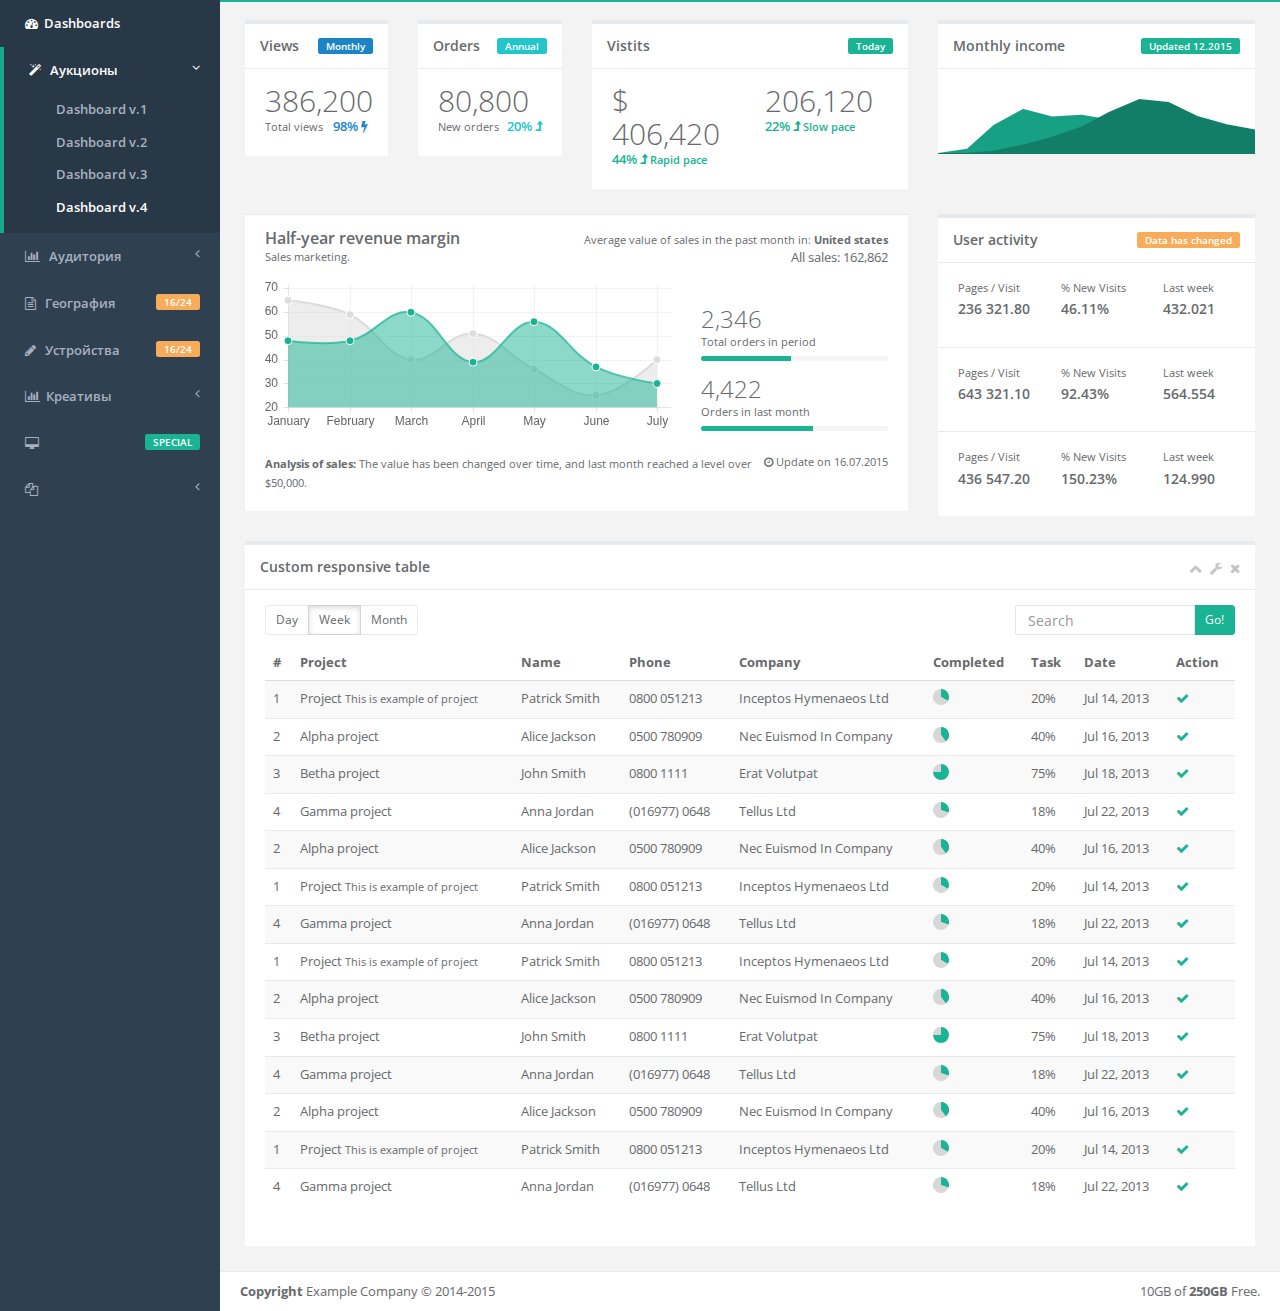
==== campainings.html @ 1d0833ea "Кампании" ====
<!DOCTYPE html>
<html>
<head>
<meta charset="utf-8">
<meta name="viewport" content="width=device-width, initial-scale=1.0">
<title>INSPINIA | Dashboard v.4</title>
<link href="css/bootstrap.min.css" rel="stylesheet">
<link href="font-awesome/css/font-awesome.css" rel="stylesheet">
<!-- Morris -->
<link href="css/plugins/morris/morris-0.4.3.min.css" rel="stylesheet">
<link href="css/animate.css" rel="stylesheet">
<link href="css/style.css" rel="stylesheet">
</head>
<body>
<div id="wrapper">
    <nav class="navbar-default navbar-static-side" role="navigation">
        <div class="sidebar-collapse">
            <ul class="nav" id="side-menu">
                <li>
                    <a href="layouts.html"><i class="fa fa-tachometer"></i><span class="nav-label">Dashboards</span></a>
                </li>
                <li class="active">
                    <a href="index.html"><i class="fa fa-magic"></i></i> <span class="nav-label">Аукционы</span> <span class="fa arrow"></span></a>
                    <ul class="nav nav-second-level">
                        <li><a href="index.html">Dashboard v.1</a></li>
                        <li><a href="dashboard_2.html">Dashboard v.2</a></li>
                        <li><a href="dashboard_3.html">Dashboard v.3</a></li>
                        <li class="active"><a href="dashboard_4_1.html">Dashboard v.4</a></li>
                    </ul>
                </li>
                <li>
                    <a href="#"><i class="fa fa-bar-chart-o"></i> <span class="nav-label">Аудитория</span><span class="fa arrow"></span></a>
                    <ul class="nav nav-second-level">
                        <li><a href="graph_flot.html">Flot Charts</a></li>
                        <li><a href="graph_morris.html">Morris.js Charts</a></li>
                        <li><a href="graph_rickshaw.html">Rickshaw Charts</a></li>
                        <li><a href="graph_chartjs.html">Chart.js</a></li>
                        <li><a href="graph_peity.html">Peity Charts</a></li>
                        <li><a href="graph_sparkline.html">Sparkline Charts</a></li>
                    </ul>
                </li>
                <li>
                    <a href="mailbox.html"><i class="fa fa-file-text-o"></i></i> <span class="nav-label">География</span><span class="label label-warning pull-right">16/24</span></a>
                    <ul class="nav nav-second-level">
                        <li><a href="mailbox.html">Inbox</a></li>
                        <li><a href="mail_detail.html">Email view</a></li>
                        <li><a href="mail_compose.html">Compose email</a></li>
                        <li><a href="email_template.html">Email templates</a></li>
                    </ul>
                </li>
                <li>
                    <a href="mailbox.html"><i class="fa fa-pencil"></i> <span class="nav-label">Устройства</span><span class="label label-warning pull-right">16/24</span></a>
                    <ul class="nav nav-second-level">
                        <li><a href="mailbox.html">Inbox</a></li>
                        <li><a href="mail_detail.html">Email view</a></li>
                        <li><a href="mail_compose.html">Compose email</a></li>
                        <li><a href="email_template.html">Email templates</a></li>
                    </ul>
                </li>
                <li>
                    <a href="#"><i class="fa fa-bar-chart"></i><span class="nav-label">Креативы</span><span class="fa arrow"></span></a>
                    <ul class="nav nav-second-level">
                        <li><a href="form_basic.html">Basic form</a></li>
                        <li><a href="form_advanced.html">Advanced Plugins</a></li>
                        <li><a href="form_wizard.html">Wizard</a></li>
                        <li><a href="form_file_upload.html">File Upload</a></li>
                        <li><a href="form_editors.html">Text Editor</a></li>
                    </ul>
                </li>
                <li>
                    <a href="#"><i class="fa fa-desktop"></i> <span class="nav-label"> </span>  <span class="pull-right label label-primary">SPECIAL</span></a>
                    <ul class="nav nav-second-level">
                        <li><a href="contacts.html">Contacts</a></li>
                        <li><a href="profile.html">Profile</a></li>
                        <li><a href="projects.html">Projects</a></li>
                        <li><a href="project_detail.html">Project detail</a></li>
                        <li><a href="file_manager.html">File manager</a></li>
                        <li><a href="calendar.html">Calendar</a></li>
                        <li><a href="faq.html">FAQ</a></li>
                        <li><a href="timeline.html">Timeline</a></li>
                        <li><a href="pin_board.html">Pin board</a></li>
                    </ul>
                </li>
                <li>
                    <a href="#"><i class="fa fa-files-o"></i> <span class="nav-label"> </span><span class="fa arrow"></span></a>
                    <ul class="nav nav-second-level">
                        <li><a href="search_results.html">Search results</a></li>
                        <li><a href="lockscreen.html">Lockscreen</a></li>
                        <li><a href="invoice.html">Invoice</a></li>
                        <li><a href="login.html">Login</a></li>
                        <li><a href="login_two_columns.html">Login v.2</a></li>
                        <li><a href="register.html">Register</a></li>
                        <li><a href="404.html">404 Page</a></li>
                        <li><a href="500.html">500 Page</a></li>
                        <li><a href="empty_page.html">Empty page</a></li>
                    </ul>
                </li>
            </ul>

        </div>
    </nav>

        <div id="page-wrapper" class="gray-bg">
        <div class="wrapper wrapper-content">
        <div class="row">
            <div class="col-md-2">
                <div class="ibox float-e-margins">
                    <div class="ibox-title">
                        <span class="label label-success pull-right">Monthly</span>
                        <h5>Views</h5>
                    </div>
                    <div class="ibox-content">
                        <h1 class="no-margins">386,200</h1>
                        <div class="stat-percent font-bold text-success">98% <i class="fa fa-bolt"></i></div>
                        <small>Total views</small>
                    </div>
                </div>
            </div>
            <div class="col-md-2">
                <div class="ibox float-e-margins">
                    <div class="ibox-title">
                        <span class="label label-info pull-right">Annual</span>
                        <h5>Orders</h5>
                    </div>
                    <div class="ibox-content">
                        <h1 class="no-margins">80,800</h1>
                        <div class="stat-percent font-bold text-info">20% <i class="fa fa-level-up"></i></div>
                        <small>New orders</small>
                    </div>
                </div>
            </div>

            <div class="col-md-4">
                <div class="ibox float-e-margins">
                    <div class="ibox-title">
                        <span class="label label-primary pull-right">Today</span>
                        <h5>Vistits</h5>
                    </div>
                    <div class="ibox-content">

                        <div class="row">
                            <div class="col-md-6">
                                <h1 class="no-margins">$ 406,420</h1>
                                <div class="font-bold text-navy">44% <i class="fa fa-level-up"></i> <small>Rapid pace</small></div>
                            </div>
                            <div class="col-md-6">
                                <h1 class="no-margins">206,120</h1>
                                <div class="font-bold text-navy">22% <i class="fa fa-level-up"></i> <small>Slow pace</small></div>
                            </div>
                        </div>


                    </div>
                </div>
            </div>
            <div class="col-md-4">
                <div class="ibox float-e-margins">
                    <div class="ibox-title">
                        <h5>Monthly income</h5>
                        <div class="ibox-tools">
                            <span class="label label-primary">Updated 12.2015</span>
                        </div>
                    </div>
                    <div class="ibox-content no-padding">
                        <div class="flot-chart m-t-lg" style="height: 55px;">
                            <div class="flot-chart-content" id="flot-chart1"></div>
                        </div>
                    </div>

                </div>
            </div>
        </div>
        <div class="row">
            <div class="col-lg-8">
                <div class="ibox float-e-margins">
                    <div class="ibox-content">
                        <div>
                                        <span class="pull-right text-right">
                                        <small>Average value of sales in the past month in: <strong>United states</strong></small>
                                            <br/>
                                            All sales: 162,862
                                        </span>
                            <h3 class="font-bold no-margins">
                                Half-year revenue margin
                            </h3>
                            <small>Sales marketing.</small>
                        </div>

                        <div class="m-t-sm">

                            <div class="row">
                                <div class="col-md-8">
                                    <div>
                                        <canvas id="lineChart" height="114"></canvas>
                                    </div>
                                </div>
                                <div class="col-md-4">
                                    <ul class="stat-list m-t-lg">
                                        <li>
                                            <h2 class="no-margins">2,346</h2>
                                            <small>Total orders in period</small>
                                            <div class="progress progress-mini">
                                                <div class="progress-bar" style="width: 48%;"></div>
                                            </div>
                                        </li>
                                        <li>
                                            <h2 class="no-margins ">4,422</h2>
                                            <small>Orders in last month</small>
                                            <div class="progress progress-mini">
                                                <div class="progress-bar" style="width: 60%;"></div>
                                            </div>
                                        </li>
                                    </ul>
                                </div>
                            </div>

                        </div>

                        <div class="m-t-md">
                            <small class="pull-right">
                                <i class="fa fa-clock-o"> </i>
                                Update on 16.07.2015
                            </small>
                            <small>
                                <strong>Analysis of sales:</strong> The value has been changed over time, and last month reached a level over $50,000.
                            </small>
                        </div>

                    </div>
                </div>
            </div>
            <div class="col-lg-4">
                <div class="ibox float-e-margins">
                    <div class="ibox-title">
                        <span class="label label-warning pull-right">Data has changed</span>
                        <h5>User activity</h5>
                    </div>
                    <div class="ibox-content">
                        <div class="row">
                            <div class="col-xs-4">
                                <small class="stats-label">Pages / Visit</small>
                                <h4>236 321.80</h4>
                            </div>

                            <div class="col-xs-4">
                                <small class="stats-label">% New Visits</small>
                                <h4>46.11%</h4>
                            </div>
                            <div class="col-xs-4">
                                <small class="stats-label">Last week</small>
                                <h4>432.021</h4>
                            </div>
                        </div>
                    </div>
                    <div class="ibox-content">
                        <div class="row">
                            <div class="col-xs-4">
                                <small class="stats-label">Pages / Visit</small>
                                <h4>643 321.10</h4>
                            </div>

                            <div class="col-xs-4">
                                <small class="stats-label">% New Visits</small>
                                <h4>92.43%</h4>
                            </div>
                            <div class="col-xs-4">
                                <small class="stats-label">Last week</small>
                                <h4>564.554</h4>
                            </div>
                        </div>
                    </div>
                    <div class="ibox-content">
                        <div class="row">
                            <div class="col-xs-4">
                                <small class="stats-label">Pages / Visit</small>
                                <h4>436 547.20</h4>
                            </div>

                            <div class="col-xs-4">
                                <small class="stats-label">% New Visits</small>
                                <h4>150.23%</h4>
                            </div>
                            <div class="col-xs-4">
                                <small class="stats-label">Last week</small>
                                <h4>124.990</h4>
                            </div>
                        </div>
                    </div>
                </div>
            </div>

        </div>

        <div class="row">

        <div class="col-lg-12">
        <div class="ibox float-e-margins">
        <div class="ibox-title">
            <h5>Custom responsive table </h5>
            <div class="ibox-tools">
                <a class="collapse-link">
                    <i class="fa fa-chevron-up"></i>
                </a>
                <a class="dropdown-toggle" data-toggle="dropdown" href="#">
                    <i class="fa fa-wrench"></i>
                </a>
                <ul class="dropdown-menu dropdown-user">
                    <li><a href="#">Config option 1</a>
                    </li>
                    <li><a href="#">Config option 2</a>
                    </li>
                </ul>
                <a class="close-link">
                    <i class="fa fa-times"></i>
                </a>
            </div>
        </div>
        <div class="ibox-content">
            <div class="row">
                <div class="col-sm-9 m-b-xs">
                    <div data-toggle="buttons" class="btn-group">
                        <label class="btn btn-sm btn-white"> <input type="radio" id="option1" name="options"> Day </label>
                        <label class="btn btn-sm btn-white active"> <input type="radio" id="option2" name="options"> Week </label>
                        <label class="btn btn-sm btn-white"> <input type="radio" id="option3" name="options"> Month </label>
                    </div>
                </div>
                <div class="col-sm-3">
                    <div class="input-group"><input type="text" placeholder="Search" class="input-sm form-control"> <span class="input-group-btn">
                                        <button type="button" class="btn btn-sm btn-primary"> Go!</button> </span></div>
                </div>
            </div>
            <div class="table-responsive">
                <table class="table table-striped">
                    <thead>
                    <tr>

                        <th>#</th>
                        <th>Project </th>
                        <th>Name </th>
                        <th>Phone </th>
                        <th>Company </th>
                        <th>Completed </th>
                        <th>Task</th>
                        <th>Date</th>
                        <th>Action</th>
                    </tr>
                    </thead>
                    <tbody>
                    <tr>
                        <td>1</td>
                        <td>Project <small>This is example of project</small></td>
                        <td>Patrick Smith</td>
                        <td>0800 051213</td>
                        <td>Inceptos Hymenaeos Ltd</td>
                        <td><span class="pie">0.52/1.561</span></td>
                        <td>20%</td>
                        <td>Jul 14, 2013</td>
                        <td><a href="#"><i class="fa fa-check text-navy"></i></a></td>
                    </tr>
                    <tr>
                        <td>2</td>
                        <td>Alpha project</td>
                        <td>Alice Jackson</td>
                        <td>0500 780909</td>
                        <td>Nec Euismod In Company</td>
                        <td><span class="pie">6,9</span></td>
                        <td>40%</td>
                        <td>Jul 16, 2013</td>
                        <td><a href="#"><i class="fa fa-check text-navy"></i></a></td>
                    </tr>
                    <tr>
                        <td>3</td>
                        <td>Betha project</td>
                        <td>John Smith</td>
                        <td>0800 1111</td>
                        <td>Erat Volutpat</td>
                        <td><span class="pie">3,1</span></td>
                        <td>75%</td>
                        <td>Jul 18, 2013</td>
                        <td><a href="#"><i class="fa fa-check text-navy"></i></a></td>
                    </tr>
                    <tr>
                        <td>4</td>
                        <td>Gamma project</td>
                        <td>Anna Jordan</td>
                        <td>(016977) 0648</td>
                        <td>Tellus Ltd</td>
                        <td><span class="pie">4,9</span></td>
                        <td>18%</td>
                        <td>Jul 22, 2013</td>
                        <td><a href="#"><i class="fa fa-check text-navy"></i></a></td>
                    </tr>
                    <tr>
                        <td>2</td>
                        <td>Alpha project</td>
                        <td>Alice Jackson</td>
                        <td>0500 780909</td>
                        <td>Nec Euismod In Company</td>
                        <td><span class="pie">6,9</span></td>
                        <td>40%</td>
                        <td>Jul 16, 2013</td>
                        <td><a href="#"><i class="fa fa-check text-navy"></i></a></td>
                    </tr>
                    <tr>
                        <td>1</td>
                        <td>Project <small>This is example of project</small></td>
                        <td>Patrick Smith</td>
                        <td>0800 051213</td>
                        <td>Inceptos Hymenaeos Ltd</td>
                        <td><span class="pie">0.52/1.561</span></td>
                        <td>20%</td>
                        <td>Jul 14, 2013</td>
                        <td><a href="#"><i class="fa fa-check text-navy"></i></a></td>
                    </tr>
                    <tr>
                        <td>4</td>
                        <td>Gamma project</td>
                        <td>Anna Jordan</td>
                        <td>(016977) 0648</td>
                        <td>Tellus Ltd</td>
                        <td><span class="pie">4,9</span></td>
                        <td>18%</td>
                        <td>Jul 22, 2013</td>
                        <td><a href="#"><i class="fa fa-check text-navy"></i></a></td>
                    </tr>
                    <tr>
                        <td>1</td>
                        <td>Project <small>This is example of project</small></td>
                        <td>Patrick Smith</td>
                        <td>0800 051213</td>
                        <td>Inceptos Hymenaeos Ltd</td>
                        <td><span class="pie">0.52/1.561</span></td>
                        <td>20%</td>
                        <td>Jul 14, 2013</td>
                        <td><a href="#"><i class="fa fa-check text-navy"></i></a></td>
                    </tr>
                    <tr>
                        <td>2</td>
                        <td>Alpha project</td>
                        <td>Alice Jackson</td>
                        <td>0500 780909</td>
                        <td>Nec Euismod In Company</td>
                        <td><span class="pie">6,9</span></td>
                        <td>40%</td>
                        <td>Jul 16, 2013</td>
                        <td><a href="#"><i class="fa fa-check text-navy"></i></a></td>
                    </tr>
                    <tr>
                        <td>3</td>
                        <td>Betha project</td>
                        <td>John Smith</td>
                        <td>0800 1111</td>
                        <td>Erat Volutpat</td>
                        <td><span class="pie">3,1</span></td>
                        <td>75%</td>
                        <td>Jul 18, 2013</td>
                        <td><a href="#"><i class="fa fa-check text-navy"></i></a></td>
                    </tr>
                    <tr>
                        <td>4</td>
                        <td>Gamma project</td>
                        <td>Anna Jordan</td>
                        <td>(016977) 0648</td>
                        <td>Tellus Ltd</td>
                        <td><span class="pie">4,9</span></td>
                        <td>18%</td>
                        <td>Jul 22, 2013</td>
                        <td><a href="#"><i class="fa fa-check text-navy"></i></a></td>
                    </tr>
                    <tr>
                        <td>2</td>
                        <td>Alpha project</td>
                        <td>Alice Jackson</td>
                        <td>0500 780909</td>
                        <td>Nec Euismod In Company</td>
                        <td><span class="pie">6,9</span></td>
                        <td>40%</td>
                        <td>Jul 16, 2013</td>
                        <td><a href="#"><i class="fa fa-check text-navy"></i></a></td>
                    </tr>
                    <tr>
                        <td>1</td>
                        <td>Project <small>This is example of project</small></td>
                        <td>Patrick Smith</td>
                        <td>0800 051213</td>
                        <td>Inceptos Hymenaeos Ltd</td>
                        <td><span class="pie">0.52/1.561</span></td>
                        <td>20%</td>
                        <td>Jul 14, 2013</td>
                        <td><a href="#"><i class="fa fa-check text-navy"></i></a></td>
                    </tr>
                    <tr>
                        <td>4</td>
                        <td>Gamma project</td>
                        <td>Anna Jordan</td>
                        <td>(016977) 0648</td>
                        <td>Tellus Ltd</td>
                        <td><span class="pie">4,9</span></td>
                        <td>18%</td>
                        <td>Jul 22, 2013</td>
                        <td><a href="#"><i class="fa fa-check text-navy"></i></a></td>
                    </tr>
                    </tbody>
                </table>
            </div>

        </div>
        </div>
        </div>

        </div>


        </div>


        <div class="footer">
            <div class="pull-right">
                10GB of <strong>250GB</strong> Free.
            </div>
            <div>
                <strong>Copyright</strong> Example Company &copy; 2014-2015
            </div>
        </div>

        </div>
    </div>

    <!-- Mainly scripts -->
    <script src="js/jquery-2.1.1.js"></script>
    <script src="js/bootstrap.min.js"></script>
    <script src="js/plugins/metisMenu/jquery.metisMenu.js"></script>
    <script src="js/plugins/slimscroll/jquery.slimscroll.min.js"></script>

    <!-- Flot -->
    <script src="js/plugins/flot/jquery.flot.js"></script>
    <script src="js/plugins/flot/jquery.flot.tooltip.min.js"></script>
    <script src="js/plugins/flot/jquery.flot.spline.js"></script>
    <script src="js/plugins/flot/jquery.flot.resize.js"></script>
    <script src="js/plugins/flot/jquery.flot.pie.js"></script>
    <script src="js/plugins/flot/jquery.flot.symbol.js"></script>
    <script src="js/plugins/flot/curvedLines.js"></script>

    <!-- Peity -->
    <script src="js/plugins/peity/jquery.peity.min.js"></script>
    <script src="js/demo/peity-demo.js"></script>

    <!-- Custom and plugin javascript -->
    <script src="js/inspinia.js"></script>
    <script src="js/plugins/pace/pace.min.js"></script>

    <!-- jQuery UI -->
    <script src="js/plugins/jquery-ui/jquery-ui.min.js"></script>

    <!-- Jvectormap -->
    <script src="js/plugins/jvectormap/jquery-jvectormap-1.2.2.min.js"></script>
    <script src="js/plugins/jvectormap/jquery-jvectormap-world-mill-en.js"></script>

    <!-- Sparkline -->
    <script src="js/plugins/sparkline/jquery.sparkline.min.js"></script>

    <!-- Sparkline demo data  -->
    <script src="js/demo/sparkline-demo.js"></script>

    <!-- ChartJS-->
    <script src="js/plugins/chartJs/Chart.min.js"></script>

    <script>
        $(document).ready(function() {


            var d1 = [[1262304000000, 6], [1264982400000, 3057], [1267401600000, 20434], [1270080000000, 31982], [1272672000000, 26602], [1275350400000, 27826], [1277942400000, 24302], [1280620800000, 24237], [1283299200000, 21004], [1285891200000, 12144], [1288569600000, 10577], [1291161600000, 10295]];
            var d2 = [[1262304000000, 5], [1264982400000, 200], [1267401600000, 1605], [1270080000000, 6129], [1272672000000, 11643], [1275350400000, 19055], [1277942400000, 30062], [1280620800000, 39197], [1283299200000, 37000], [1285891200000, 27000], [1288569600000, 21000], [1291161600000, 17000]];

            var data1 = [
                { label: "Data 1", data: d1, color: '#17a084'},
                { label: "Data 2", data: d2, color: '#127e68' }
            ];
            $.plot($("#flot-chart1"), data1, {
                xaxis: {
                    tickDecimals: 0
                },
                series: {
                    lines: {
                        show: true,
                        fill: true,
                        fillColor: {
                            colors: [{
                                opacity: 1
                            }, {
                                opacity: 1
                            }]
                        },
                    },
                    points: {
                        width: 0.1,
                        show: false
                    },
                },
                grid: {
                    show: false,
                    borderWidth: 0
                },
                legend: {
                    show: false,
                }
            });

            var lineData = {
                labels: ["January", "February", "March", "April", "May", "June", "July"],
                datasets: [
                    {
                        label: "Example dataset",
                        fillColor: "rgba(220,220,220,0.5)",
                        strokeColor: "rgba(220,220,220,1)",
                        pointColor: "rgba(220,220,220,1)",
                        pointStrokeColor: "#fff",
                        pointHighlightFill: "#fff",
                        pointHighlightStroke: "rgba(220,220,220,1)",
                        data: [65, 59, 40, 51, 36, 25, 40]
                    },
                    {
                        label: "Example dataset",
                        fillColor: "rgba(26,179,148,0.5)",
                        strokeColor: "rgba(26,179,148,0.7)",
                        pointColor: "rgba(26,179,148,1)",
                        pointStrokeColor: "#fff",
                        pointHighlightFill: "#fff",
                        pointHighlightStroke: "rgba(26,179,148,1)",
                        data: [48, 48, 60, 39, 56, 37, 30]
                    }
                ]
            };

            var lineOptions = {
                scaleShowGridLines: true,
                scaleGridLineColor: "rgba(0,0,0,.05)",
                scaleGridLineWidth: 1,
                bezierCurve: true,
                bezierCurveTension: 0.4,
                pointDot: true,
                pointDotRadius: 4,
                pointDotStrokeWidth: 1,
                pointHitDetectionRadius: 20,
                datasetStroke: true,
                datasetStrokeWidth: 2,
                datasetFill: true,
                responsive: true,
            };


            var ctx = document.getElementById("lineChart").getContext("2d");
            var myNewChart = new Chart(ctx).Line(lineData, lineOptions);

        });
    </script>
</body>
</html>
---- css/plugins/morris/morris-0.4.3.min.css ----
.morris-hover{position:absolute;z-index:1000;}.morris-hover.morris-default-style{border-radius:10px;padding:6px;color:#666;background:rgba(255, 255, 255, 0.8);border:solid 2px rgba(230, 230, 230, 0.8);font-family:sans-serif;font-size:12px;text-align:center;}.morris-hover.morris-default-style .morris-hover-row-label{font-weight:bold;margin:0.25em 0;}
.morris-hover.morris-default-style .morris-hover-point{white-space:nowrap;margin:0.1em 0;}
---- css/style.css ----
@import url("//fonts.googleapis.com/css?family=Open+Sans:300,400,600,700&amp;lang=en");
/*
 *
 *   INSPINIA - Responsive Admin Theme
 *   Copyright 2014 Webapplayers.com
 *
*/
h1,
h2,
h3,
h4,
h5,
h6 {
  font-weight: 100;
}
h1 {
  font-size: 30px;
}
h2 {
  font-size: 24px;
}
h3 {
  font-size: 16px;
}
h4 {
  font-size: 14px;
}
h5 {
  font-size: 12px;
}
h6 {
  font-size: 10px;
}
h3,
h4,
h5 {
  margin-top: 5px;
  font-weight: 600;
}
.nav > li > a {
  color: #a7b1c2;
  font-weight: 600;
  padding: 14px 20px 14px 25px;
}
.nav.navbar-right > li > a {
  color: #999c9e;
}
.nav > li.active > a {
  color: #ffffff;
}
.navbar-default .nav > li > a:hover,
.navbar-default .nav > li > a:focus {
  background-color: #293846;
  color: white;
}
.nav .open > a,
.nav .open > a:hover,
.nav .open > a:focus {
  background: #fff;
}
.nav.navbar-top-links > li > a:hover,
.nav.navbar-top-links > li > a:focus {
  background-color: transparent;
}
.nav > li > a i {
  margin-right: 6px;
}
.navbar {
  border: 0;
}
.navbar-default {
  background-color: transparent;
  border-color: #2f4050;
}
.navbar-top-links li {
  display: inline-block;
}
.navbar-top-links li:last-child {
  margin-right: 40px;
}
.navbar-top-links li a {
  padding: 20px 10px;
  min-height: 50px;
}
.dropdown-menu {
  border: medium none;
  border-radius: 3px;
  box-shadow: 0 0 3px rgba(86, 96, 117, 0.7);
  display: none;
  float: left;
  font-size: 12px;
  left: 0;
  list-style: none outside none;
  padding: 0;
  position: absolute;
  text-shadow: none;
  top: 100%;
  z-index: 1000;
  border-radius: 2px;
}
.dropdown-menu > li > a {
  border-radius: 3px;
  color: inherit;
  line-height: 25px;
  margin: 4px;
  text-align: left;
  font-weight: normal;
}
.dropdown-menu > li > a.font-bold {
  font-weight: 600;
}
.navbar-top-links .dropdown-menu li {
  display: block;
}
.navbar-top-links .dropdown-menu li:last-child {
  margin-right: 0;
}
.navbar-top-links .dropdown-menu li a {
  padding: 3px 20px;
  min-height: 0;
}
.navbar-top-links .dropdown-menu li a div {
  white-space: normal;
}
.navbar-top-links .dropdown-messages,
.navbar-top-links .dropdown-tasks,
.navbar-top-links .dropdown-alerts {
  width: 310px;
  min-width: 0;
}
.navbar-top-links .dropdown-messages {
  margin-left: 5px;
}
.navbar-top-links .dropdown-tasks {
  margin-left: -59px;
}
.navbar-top-links .dropdown-alerts {
  margin-left: -123px;
}
.navbar-top-links .dropdown-user {
  right: 0;
  left: auto;
}
.dropdown-messages,
.dropdown-alerts {
  padding: 10px 10px 10px 10px;
}
.dropdown-messages li a,
.dropdown-alerts li a {
  font-size: 12px;
}
.dropdown-messages li em,
.dropdown-alerts li em {
  font-size: 10px;
}
.nav.navbar-top-links .dropdown-alerts a {
  font-size: 12px;
}
.nav-header {
  padding: 33px 25px;
  background: url("patterns/header-profile.png") no-repeat;
}
.pace-done .nav-header {
  transition: all 0.5s;
}
.nav > li.active {
  border-left: 4px solid #19aa8d;
  background: #293846;
}
.nav.nav-second-level > li.active {
  border: none;
}
.nav.nav-second-level.collapse[style] {
  height: auto !important;
}
.nav-header a {
  color: #DFE4ED;
}
.nav-header .text-muted {
  color: #8095a8;
}
.minimalize-styl-2 {
  padding: 4px 12px;
  margin: 14px 5px 5px 20px;
  font-size: 14px;
  float: left;
}
.navbar-form-custom {
  float: left;
  height: 50px;
  padding: 0;
  width: 200px;
  display: inline-table;
}
.navbar-form-custom .form-group {
  margin-bottom: 0;
}
.nav.navbar-top-links a {
  font-size: 14px;
}
.navbar-form-custom .form-control {
  background: none repeat scroll 0 0 rgba(0, 0, 0, 0);
  border: medium none;
  font-size: 14px;
  height: 60px;
  margin: 0;
  z-index: 2000;
}
.count-info .label {
  line-height: 12px;
  padding: 2px 5px;
  position: absolute;
  right: 6px;
  top: 12px;
}
.arrow {
  float: right;
}
.fa.arrow:before {
  content: "\f104";
}
.active > a > .fa.arrow:before {
  content: "\f107";
}
.nav-second-level li,
.nav-third-level li {
  border-bottom: none !important;
}
.nav-second-level li a {
  padding: 7px 10px 7px 10px;
  padding-left: 52px;
}
.nav-third-level li a {
  padding-left: 62px;
}
.nav-second-level li:last-child {
  margin-bottom: 10px;
}
body:not(.fixed-sidebar).mini-navbar .nav li:hover > .nav-second-level,
.mini-navbar .nav li:focus > .nav-second-level {
  display: block;
  border-radius: 0 2px 2px 0;
  min-width: 140px;
  height: auto;
}
body.mini-navbar .navbar-default .nav > li > .nav-second-level li a {
  font-size: 12px;
  border-radius: 3px;
}
.fixed-nav .slimScrollDiv #side-menu {
  padding-bottom: 60px;
}
.mini-navbar .nav-second-level li a {
  padding: 10px 10px 10px 15px;
}
.mini-navbar .nav-second-level {
  position: absolute;
  left: 70px;
  top: 0px;
  background-color: #2f4050;
  padding: 10px 10px 10px 10px;
  font-size: 12px;
}
.mini-navbar li.active .nav-second-level {
  left: 65px;
}
.navbar-default .special_link a {
  background: #1ab394;
  color: white;
}
.navbar-default .special_link a:hover {
  background: #17987e !important;
  color: white;
}
.navbar-default .special_link a span.label {
  background: #fff;
  color: #1ab394;
}
.navbar-default .landing_link a {
  background: #1cc09f;
  color: white;
}
.navbar-default .landing_link a:hover {
  background: #1ab394 !important;
  color: white;
}
.navbar-default .landing_link a span.label {
  background: #fff;
  color: #1cc09f;
}
.logo-element {
  text-align: center;
  font-size: 18px;
  font-weight: 600;
  color: white;
  display: none;
  padding: 18px 0;
}
.pace-done .navbar-static-side,
.pace-done .nav-header,
.pace-done li.active,
.pace-done #page-wrapper,
.pace-done .footer {
  -webkit-transition: all 0.5s;
  -moz-transition: all 0.5s;
  -o-transition: all 0.5s;
  transition: all 0.5s;
}
.navbar-fixed-top {
  background: #fff;
  transition-duration: 0.5s;
  border-bottom: 1px solid #e7eaec !important;
}
.navbar-fixed-top,
.navbar-static-top {
  background: #f3f3f4;
}
.fixed-nav #wrapper {
  margin-top: 60px;
}
.fixed-nav .minimalize-styl-2 {
  margin: 14px 5px 5px 15px;
}
.body-small .navbar-fixed-top {
  margin-left: 0px;
}
body.mini-navbar .navbar-static-side {
  width: 70px;
}
body.mini-navbar .profile-element,
body.mini-navbar .nav-label,
body.mini-navbar .navbar-default .nav li a span {
  display: none;
}
body:not(.fixed-sidebar).mini-navbar .nav-second-level {
  display: none;
}
body.mini-navbar .navbar-default .nav > li > a {
  font-size: 16px;
}
body.mini-navbar .logo-element {
  display: block;
}
body.mini-navbar .nav-header {
  padding: 0;
  background-color: #1ab394;
}
body.mini-navbar #page-wrapper {
  margin: 0 0 0 70px;
}
body.fixed-sidebar.mini-navbar .footer {
  margin: 0 0 0 0px;
}
body.mini-navbar #page-wrapper {
  margin: 0 0 0 70px;
}
body.fixed-sidebar .navbar-static-side {
  position: fixed;
  width: 220px;
  z-index: 101;
  height: 100%;
}
body.fixed-sidebar.mini-navbar .navbar-static-side {
  width: 0px;
}
body.fixed-sidebar.mini-navbar #page-wrapper {
  margin: 0 0 0 0px;
}
body.body-small.fixed-sidebar.mini-navbar #page-wrapper {
  margin: 0 0 0 220px;
}
body.body-small.fixed-sidebar.mini-navbar .navbar-static-side {
  width: 220px;
}
.fixed-sidebar.mini-navbar .nav li:focus > .nav-second-level {
  display: block;
  height: auto;
}
body.fixed-sidebar.mini-navbar .navbar-default .nav > li > .nav-second-level li a {
  font-size: 12px;
  border-radius: 3px;
}
.fixed-sidebar.mini-navbar .nav-second-level li a {
  padding: 10px 10px 10px 15px;
}
.fixed-sidebar.mini-navbar .nav-second-level {
  position: relative;
  padding: 0;
  font-size: 13px;
}
.fixed-sidebar.mini-navbar li.active .nav-second-level {
  left: 0px;
}
body.fixed-sidebar.mini-navbar .navbar-default .nav > li > a {
  font-size: 13px;
}
body.fixed-sidebar.mini-navbar .nav-label,
body.fixed-sidebar.mini-navbar .navbar-default .nav li a span {
  display: inline;
}
.fixed-sidebar.mini-navbar .nav-second-level li a {
  padding: 7px 10px 7px 52px;
}
.fixed-sidebar.mini-navbar .nav-second-level {
  left: 0px;
}
.top-navigation #page-wrapper {
  margin-left: 0;
}
.top-navigation .pace .pace-progress {
  left: 0;
}
.top-navigation .navbar-nav .dropdown-menu > .active > a {
  background: white;
  color: #1ab394;
  font-weight: bold;
}
.white-bg .navbar-fixed-top,
.white-bg .navbar-static-top {
  background: #fff;
}
.top-navigation .navbar {
  margin-bottom: 0;
}
.top-navigation .nav > li > a {
  padding: 15px 20px;
  color: #676a6c;
}
.top-navigation .nav > li a:hover,
.top-navigation .nav > li a:focus {
  background: #fff;
  color: #1ab394;
}
.top-navigation .nav > li.active {
  background: #fff;
  border: none;
}
.top-navigation .nav > li.active > a {
  color: #1ab394;
}
.top-navigation .navbar-right {
  margin-right: 10px;
}
.top-navigation .navbar-nav .dropdown-menu {
  box-shadow: none;
  border: 1px solid #e7eaec;
}
.top-navigation .dropdown-menu > li > a {
  margin: 0;
  padding: 7px 20px;
}
.navbar .dropdown-menu {
  margin-top: 0px;
}
.top-navigation .navbar-brand {
  background: #1ab394;
  color: #fff;
  padding: 15px 25px;
}
.top-navigation .navbar-top-links li:last-child {
  margin-right: 0;
}
.top-navigation.mini-navbar #page-wrapper,
.top-navigation.body-small.fixed-sidebar.mini-navbar #page-wrapper,
.mini-navbar .top-navigation #page-wrapper,
body-small.fixed-sidebar.mini-navbar .top-navigation #page-wrapper {
  margin: 0;
}
.top-navigation.fixed-nav #wrapper,
.fixed-nav #wrapper.top-navigation {
  margin-top: 50px;
}
.top-navigation .footer.fixed {
  margin-left: 0 !important;
}
.top-navigation .wrapper.wrapper-content {
  padding: 40px;
}
.top-navigation.body-small .wrapper.wrapper-content,
.body-small .top-navigation .wrapper.wrapper-content {
  padding: 40px 0px 40px 0px;
}
.navbar-toggle {
  background-color: #1ab394;
  color: #fff;
  padding: 6px 12px;
  font-size: 14px;
}
.top-navigation .navbar-nav .open .dropdown-menu > li > a,
.top-navigation .navbar-nav .open .dropdown-menu .dropdown-header {
  padding: 10px 15px 10px 20px;
}
@media (max-width: 768px) {
  .top-navigation .navbar-header {
    display: block;
    float: none;
  }
}
.menu-visible-lg,
.menu-visible-md {
  display: none !important;
}
@media (min-width: 1200px) {
  .menu-visible-lg {
    display: block !important;
  }
}
@media (min-width: 992px) {
  .menu-visible-md {
    display: block !important;
  }
}
@media (max-width: 767px) {
  .menu-visible-md {
    display: block !important;
  }
  .menu-visible-lg {
    display: block !important;
  }
}
.btn {
  border-radius: 3px;
}
.float-e-margins .btn {
  margin-bottom: 5px;
}
.btn-w-m {
  min-width: 120px;
}
.btn-primary.btn-outline {
  color: #1ab394;
}
.btn-success.btn-outline {
  color: #1c84c6;
}
.btn-info.btn-outline {
  color: #23c6c8;
}
.btn-warning.btn-outline {
  color: #f8ac59;
}
.btn-danger.btn-outline {
  color: #ed5565;
}
.btn-primary.btn-outline:hover,
.btn-success.btn-outline:hover,
.btn-info.btn-outline:hover,
.btn-warning.btn-outline:hover,
.btn-danger.btn-outline:hover {
  color: #fff;
}
.btn-primary {
  background-color: #1ab394;
  border-color: #1ab394;
  color: #FFFFFF;
}
.btn-primary:hover,
.btn-primary:focus,
.btn-primary:active,
.btn-primary.active,
.open .dropdown-toggle.btn-primary {
  background-color: #18a689;
  border-color: #18a689;
  color: #FFFFFF;
}
.btn-primary:active,
.btn-primary.active,
.open .dropdown-toggle.btn-primary {
  background-image: none;
}
.btn-primary.disabled,
.btn-primary.disabled:hover,
.btn-primary.disabled:focus,
.btn-primary.disabled:active,
.btn-primary.disabled.active,
.btn-primary[disabled],
.btn-primary[disabled]:hover,
.btn-primary[disabled]:focus,
.btn-primary[disabled]:active,
.btn-primary.active[disabled],
fieldset[disabled] .btn-primary,
fieldset[disabled] .btn-primary:hover,
fieldset[disabled] .btn-primary:focus,
fieldset[disabled] .btn-primary:active,
fieldset[disabled] .btn-primary.active {
  background-color: #1dc5a3;
  border-color: #1dc5a3;
}
.btn-success {
  background-color: #1c84c6;
  border-color: #1c84c6;
  color: #FFFFFF;
}
.btn-success:hover,
.btn-success:focus,
.btn-success:active,
.btn-success.active,
.open .dropdown-toggle.btn-success {
  background-color: #1a7bb9;
  border-color: #1a7bb9;
  color: #FFFFFF;
}
.btn-success:active,
.btn-success.active,
.open .dropdown-toggle.btn-success {
  background-image: none;
}
.btn-success.disabled,
.btn-success.disabled:hover,
.btn-success.disabled:focus,
.btn-success.disabled:active,
.btn-success.disabled.active,
.btn-success[disabled],
.btn-success[disabled]:hover,
.btn-success[disabled]:focus,
.btn-success[disabled]:active,
.btn-success.active[disabled],
fieldset[disabled] .btn-success,
fieldset[disabled] .btn-success:hover,
fieldset[disabled] .btn-success:focus,
fieldset[disabled] .btn-success:active,
fieldset[disabled] .btn-success.active {
  background-color: #1f90d8;
  border-color: #1f90d8;
}
.btn-info {
  background-color: #23c6c8;
  border-color: #23c6c8;
  color: #FFFFFF;
}
.btn-info:hover,
.btn-info:focus,
.btn-info:active,
.btn-info.active,
.open .dropdown-toggle.btn-info {
  background-color: #21b9bb;
  border-color: #21b9bb;
  color: #FFFFFF;
}
.btn-info:active,
.btn-info.active,
.open .dropdown-toggle.btn-info {
  background-image: none;
}
.btn-info.disabled,
.btn-info.disabled:hover,
.btn-info.disabled:focus,
.btn-info.disabled:active,
.btn-info.disabled.active,
.btn-info[disabled],
.btn-info[disabled]:hover,
.btn-info[disabled]:focus,
.btn-info[disabled]:active,
.btn-info.active[disabled],
fieldset[disabled] .btn-info,
fieldset[disabled] .btn-info:hover,
fieldset[disabled] .btn-info:focus,
fieldset[disabled] .btn-info:active,
fieldset[disabled] .btn-info.active {
  background-color: #26d7d9;
  border-color: #26d7d9;
}
.btn-default {
  background-color: #c2c2c2;
  border-color: #c2c2c2;
  color: #FFFFFF;
}
.btn-default:hover,
.btn-default:focus,
.btn-default:active,
.btn-default.active,
.open .dropdown-toggle.btn-default {
  background-color: #bababa;
  border-color: #bababa;
  color: #FFFFFF;
}
.btn-default:active,
.btn-default.active,
.open .dropdown-toggle.btn-default {
  background-image: none;
}
.btn-default.disabled,
.btn-default.disabled:hover,
.btn-default.disabled:focus,
.btn-default.disabled:active,
.btn-default.disabled.active,
.btn-default[disabled],
.btn-default[disabled]:hover,
.btn-default[disabled]:focus,
.btn-default[disabled]:active,
.btn-default.active[disabled],
fieldset[disabled] .btn-default,
fieldset[disabled] .btn-default:hover,
fieldset[disabled] .btn-default:focus,
fieldset[disabled] .btn-default:active,
fieldset[disabled] .btn-default.active {
  background-color: #cccccc;
  border-color: #cccccc;
}
.btn-warning {
  background-color: #f8ac59;
  border-color: #f8ac59;
  color: #FFFFFF;
}
.btn-warning:hover,
.btn-warning:focus,
.btn-warning:active,
.btn-warning.active,
.open .dropdown-toggle.btn-warning {
  background-color: #f7a54a;
  border-color: #f7a54a;
  color: #FFFFFF;
}
.btn-warning:active,
.btn-warning.active,
.open .dropdown-toggle.btn-warning {
  background-image: none;
}
.btn-warning.disabled,
.btn-warning.disabled:hover,
.btn-warning.disabled:focus,
.btn-warning.disabled:active,
.btn-warning.disabled.active,
.btn-warning[disabled],
.btn-warning[disabled]:hover,
.btn-warning[disabled]:focus,
.btn-warning[disabled]:active,
.btn-warning.active[disabled],
fieldset[disabled] .btn-warning,
fieldset[disabled] .btn-warning:hover,
fieldset[disabled] .btn-warning:focus,
fieldset[disabled] .btn-warning:active,
fieldset[disabled] .btn-warning.active {
  background-color: #f9b66d;
  border-color: #f9b66d;
}
.btn-danger {
  background-color: #ed5565;
  border-color: #ed5565;
  color: #FFFFFF;
}
.btn-danger:hover,
.btn-danger:focus,
.btn-danger:active,
.btn-danger.active,
.open .dropdown-toggle.btn-danger {
  background-color: #ec4758;
  border-color: #ec4758;
  color: #FFFFFF;
}
.btn-danger:active,
.btn-danger.active,
.open .dropdown-toggle.btn-danger {
  background-image: none;
}
.btn-danger.disabled,
.btn-danger.disabled:hover,
.btn-danger.disabled:focus,
.btn-danger.disabled:active,
.btn-danger.disabled.active,
.btn-danger[disabled],
.btn-danger[disabled]:hover,
.btn-danger[disabled]:focus,
.btn-danger[disabled]:active,
.btn-danger.active[disabled],
fieldset[disabled] .btn-danger,
fieldset[disabled] .btn-danger:hover,
fieldset[disabled] .btn-danger:focus,
fieldset[disabled] .btn-danger:active,
fieldset[disabled] .btn-danger.active {
  background-color: #ef6776;
  border-color: #ef6776;
}
.btn-link {
  color: inherit;
}
.btn-link:hover,
.btn-link:focus,
.btn-link:active,
.btn-link.active,
.open .dropdown-toggle.btn-link {
  color: #1c84c6;
}
.btn-link:active,
.btn-link.active,
.open .dropdown-toggle.btn-link {
  background-image: none;
}
.btn-link.disabled,
.btn-link.disabled:hover,
.btn-link.disabled:focus,
.btn-link.disabled:active,
.btn-link.disabled.active,
.btn-link[disabled],
.btn-link[disabled]:hover,
.btn-link[disabled]:focus,
.btn-link[disabled]:active,
.btn-link.active[disabled],
fieldset[disabled] .btn-link,
fieldset[disabled] .btn-link:hover,
fieldset[disabled] .btn-link:focus,
fieldset[disabled] .btn-link:active,
fieldset[disabled] .btn-link.active {
  color: #cacaca;
}
.btn-white {
  color: inherit;
  background: white;
  border: 1px solid #e7eaec;
}
.btn-white:hover,
.btn-white:focus,
.btn-white:active,
.btn-white.active,
.open .dropdown-toggle.btn-white {
  color: inherit;
  border: 1px solid #d2d2d2;
}
.btn-white:active,
.btn-white.active {
  box-shadow: 0 2px 5px rgba(0, 0, 0, 0.15) inset;
}
.btn-white:active,
.btn-white.active,
.open .dropdown-toggle.btn-white {
  background-image: none;
}
.btn-white.disabled,
.btn-white.disabled:hover,
.btn-white.disabled:focus,
.btn-white.disabled:active,
.btn-white.disabled.active,
.btn-white[disabled],
.btn-white[disabled]:hover,
.btn-white[disabled]:focus,
.btn-white[disabled]:active,
.btn-white.active[disabled],
fieldset[disabled] .btn-white,
fieldset[disabled] .btn-white:hover,
fieldset[disabled] .btn-white:focus,
fieldset[disabled] .btn-white:active,
fieldset[disabled] .btn-white.active {
  color: #cacaca;
}
.form-control,
.form-control:focus,
.has-error .form-control:focus,
.has-success .form-control:focus,
.has-warning .form-control:focus,
.navbar-collapse,
.navbar-form,
.navbar-form-custom .form-control:focus,
.navbar-form-custom .form-control:hover,
.open .btn.dropdown-toggle,
.panel,
.popover,
.progress,
.progress-bar {
  box-shadow: none;
}
.btn-outline {
  color: inherit;
  background-color: transparent;
  transition: all .5s;
}
.btn-rounded {
  border-radius: 50px;
}
.btn-large-dim {
  width: 90px;
  height: 90px;
  font-size: 42px;
}
button.dim {
  display: inline-block;
  color: #fff;
  text-decoration: none;
  text-transform: uppercase;
  text-align: center;
  padding-top: 6px;
  margin-right: 10px;
  position: relative;
  cursor: pointer;
  border-radius: 5px;
  font-weight: 600;
  margin-bottom: 20px !important;
}
button.dim:active {
  top: 3px;
}
button.btn-primary.dim {
  box-shadow: inset 0px 0px 0px #16987e, 0px 5px 0px 0px #16987e, 0px 10px 5px #999999;
}
button.btn-primary.dim:active {
  box-shadow: inset 0px 0px 0px #16987e, 0px 2px 0px 0px #16987e, 0px 5px 3px #999999;
}
button.btn-default.dim {
  box-shadow: inset 0px 0px 0px #b3b3b3, 0px 5px 0px 0px #b3b3b3, 0px 10px 5px #999999;
}
button.btn-default.dim:active {
  box-shadow: inset 0px 0px 0px #b3b3b3, 0px 2px 0px 0px #b3b3b3, 0px 5px 3px #999999;
}
button.btn-warning.dim {
  box-shadow: inset 0px 0px 0px #f79d3c, 0px 5px 0px 0px #f79d3c, 0px 10px 5px #999999;
}
button.btn-warning.dim:active {
  box-shadow: inset 0px 0px 0px #f79d3c, 0px 2px 0px 0px #f79d3c, 0px 5px 3px #999999;
}
button.btn-info.dim {
  box-shadow: inset 0px 0px 0px #1eacae, 0px 5px 0px 0px #1eacae, 0px 10px 5px #999999;
}
button.btn-info.dim:active {
  box-shadow: inset 0px 0px 0px #1eacae, 0px 2px 0px 0px #1eacae, 0px 5px 3px #999999;
}
button.btn-success.dim {
  box-shadow: inset 0px 0px 0px #1872ab, 0px 5px 0px 0px #1872ab, 0px 10px 5px #999999;
}
button.btn-success.dim:active {
  box-shadow: inset 0px 0px 0px #1872ab, 0px 2px 0px 0px #1872ab, 0px 5px 3px #999999;
}
button.btn-danger.dim {
  box-shadow: inset 0px 0px 0px #ea394c, 0px 5px 0px 0px #ea394c, 0px 10px 5px #999999;
}
button.btn-danger.dim:active {
  box-shadow: inset 0px 0px 0px #ea394c, 0px 2px 0px 0px #ea394c, 0px 5px 3px #999999;
}
button.dim:before {
  font-size: 50px;
  line-height: 1em;
  font-weight: normal;
  color: #fff;
  display: block;
  padding-top: 10px;
}
button.dim:active:before {
  top: 7px;
  font-size: 50px;
}
.label {
  background-color: #d1dade;
  color: #5e5e5e;
  font-family: 'Open Sans';
  font-size: 10px;
  font-weight: 600;
  padding: 3px 8px;
  text-shadow: none;
}
.badge {
  background-color: #d1dade;
  color: #5e5e5e;
  font-family: 'Open Sans';
  font-size: 11px;
  font-weight: 600;
  padding-bottom: 4px;
  padding-left: 6px;
  padding-right: 6px;
  text-shadow: none;
}
.label-primary,
.badge-primary {
  background-color: #1ab394;
  color: #FFFFFF;
}
.label-success,
.badge-success {
  background-color: #1c84c6;
  color: #FFFFFF;
}
.label-warning,
.badge-warning {
  background-color: #f8ac59;
  color: #FFFFFF;
}
.label-warning-light,
.badge-warning-light {
  background-color: #f8ac59;
  color: #ffffff;
}
.label-danger,
.badge-danger {
  background-color: #ed5565;
  color: #FFFFFF;
}
.label-info,
.badge-info {
  background-color: #23c6c8;
  color: #FFFFFF;
}
.label-inverse,
.badge-inverse {
  background-color: #262626;
  color: #FFFFFF;
}
.label-white,
.badge-white {
  background-color: #FFFFFF;
  color: #5E5E5E;
}
.label-white,
.badge-disable {
  background-color: #2A2E36;
  color: #8B91A0;
}
/* TOOGLE SWICH */
.onoffswitch {
  position: relative;
  width: 64px;
  -webkit-user-select: none;
  -moz-user-select: none;
  -ms-user-select: none;
}
.onoffswitch-checkbox {
  display: none;
}
.onoffswitch-label {
  display: block;
  overflow: hidden;
  cursor: pointer;
  border: 2px solid #1ab394;
  border-radius: 2px;
}
.onoffswitch-inner {
  width: 200%;
  margin-left: -100%;
  -moz-transition: margin 0.3s ease-in 0s;
  -webkit-transition: margin 0.3s ease-in 0s;
  -o-transition: margin 0.3s ease-in 0s;
  transition: margin 0.3s ease-in 0s;
}
.onoffswitch-inner:before,
.onoffswitch-inner:after {
  float: left;
  width: 50%;
  height: 20px;
  padding: 0;
  line-height: 20px;
  font-size: 12px;
  color: white;
  font-family: Trebuchet, Arial, sans-serif;
  font-weight: bold;
  -moz-box-sizing: border-box;
  -webkit-box-sizing: border-box;
  box-sizing: border-box;
}
.onoffswitch-inner:before {
  content: "ON";
  padding-left: 10px;
  background-color: #1ab394;
  color: #FFFFFF;
}
.onoffswitch-inner:after {
  content: "OFF";
  padding-right: 10px;
  background-color: #FFFFFF;
  color: #999999;
  text-align: right;
}
.onoffswitch-switch {
  width: 20px;
  margin: 0px;
  background: #FFFFFF;
  border: 2px solid #1ab394;
  border-radius: 2px;
  position: absolute;
  top: 0;
  bottom: 0;
  right: 44px;
  -moz-transition: all 0.3s ease-in 0s;
  -webkit-transition: all 0.3s ease-in 0s;
  -o-transition: all 0.3s ease-in 0s;
  transition: all 0.3s ease-in 0s;
}
.onoffswitch-checkbox:checked + .onoffswitch-label .onoffswitch-inner {
  margin-left: 0;
}
.onoffswitch-checkbox:checked + .onoffswitch-label .onoffswitch-switch {
  right: 0px;
}
/* CHOSEN PLUGIN */
.chosen-container-single .chosen-single {
  background: #ffffff;
  box-shadow: none;
  -moz-box-sizing: border-box;
  background-color: #FFFFFF;
  border: 1px solid #CBD5DD;
  border-radius: 2px;
  cursor: text;
  height: auto !important;
  margin: 0;
  min-height: 30px;
  overflow: hidden;
  padding: 4px 12px;
  position: relative;
  width: 100%;
}
.chosen-container-multi .chosen-choices li.search-choice {
  background: #f1f1f1;
  border: 1px solid #ededed;
  border-radius: 2px;
  box-shadow: none;
  color: #333333;
  cursor: default;
  line-height: 13px;
  margin: 3px 0 3px 5px;
  padding: 3px 20px 3px 5px;
  position: relative;
}
/* PAGINATIN */
.pagination > .active > a,
.pagination > .active > span,
.pagination > .active > a:hover,
.pagination > .active > span:hover,
.pagination > .active > a:focus,
.pagination > .active > span:focus {
  background-color: #f4f4f4;
  border-color: #DDDDDD;
  color: inherit;
  cursor: default;
  z-index: 2;
}
.pagination > li > a,
.pagination > li > span {
  background-color: #FFFFFF;
  border: 1px solid #DDDDDD;
  color: inherit;
  float: left;
  line-height: 1.42857;
  margin-left: -1px;
  padding: 4px 10px;
  position: relative;
  text-decoration: none;
}
/* TOOLTIPS */
.tooltip-inner {
  background-color: #2F4050;
}
.tooltip.top .tooltip-arrow {
  border-top-color: #2F4050;
}
.tooltip.right .tooltip-arrow {
  border-right-color: #2F4050;
}
.tooltip.bottom .tooltip-arrow {
  border-bottom-color: #2F4050;
}
.tooltip.left .tooltip-arrow {
  border-left-color: #2F4050;
}
/* EASY PIE CHART*/
.easypiechart {
  position: relative;
  text-align: center;
}
.easypiechart .h2 {
  margin-left: 10px;
  margin-top: 10px;
  display: inline-block;
}
.easypiechart canvas {
  top: 0;
  left: 0;
}
.easypiechart .easypie-text {
  line-height: 1;
  position: absolute;
  top: 33px;
  width: 100%;
  z-index: 1;
}
.easypiechart img {
  margin-top: -4px;
}
.jqstooltip {
  -webkit-box-sizing: content-box;
  -moz-box-sizing: content-box;
  box-sizing: content-box;
}
/* FULLCALENDAR */
.fc-state-default {
  background-color: #ffffff;
  background-image: none;
  background-repeat: repeat-x;
  box-shadow: none;
  color: #333333;
  text-shadow: none;
}
.fc-state-default {
  border: 1px solid;
}
.fc-button {
  color: inherit;
  border: 1px solid #e7eaec;
  cursor: pointer;
  display: inline-block;
  height: 1.9em;
  line-height: 1.9em;
  overflow: hidden;
  padding: 0 0.6em;
  position: relative;
  white-space: nowrap;
}
.fc-state-active {
  background-color: #1ab394;
  border-color: #1ab394;
  color: #ffffff;
}
.fc-header-title h2 {
  font-size: 16px;
  font-weight: 600;
  color: inherit;
}
.fc-content .fc-widget-header,
.fc-content .fc-widget-content {
  border-color: #e7eaec;
  font-weight: normal;
}
.fc-border-separate tbody {
  background-color: #F8F8F8;
}
.fc-state-highlight {
  background: none repeat scroll 0 0 #FCF8E3;
}
.external-event {
  padding: 5px 10px;
  border-radius: 2px;
  cursor: pointer;
  margin-bottom: 5px;
}
.fc-ltr .fc-event-hori.fc-event-end,
.fc-rtl .fc-event-hori.fc-event-start {
  border-radius: 2px;
}
.fc-event,
.fc-agenda .fc-event-time,
.fc-event a {
  padding: 4px 6px;
  background-color: #1ab394;
  /* background color */
  border-color: #1ab394;
  /* border color */
}
.fc-event-time,
.fc-event-title {
  color: #717171;
  padding: 0 1px;
}
.ui-calendar .fc-event-time,
.ui-calendar .fc-event-title {
  color: #fff;
}
/* Chat */
.chat-activity-list .chat-element {
  border-bottom: 1px solid #e7eaec;
}
.chat-element:first-child {
  margin-top: 0;
}
.chat-element {
  padding-bottom: 15px;
}
.chat-element,
.chat-element .media {
  margin-top: 15px;
}
.chat-element,
.media-body {
  overflow: hidden;
}
.media-body {
  display: block;
}
.chat-element > .pull-left {
  margin-right: 10px;
}
.chat-element img.img-circle,
.dropdown-messages-box img.img-circle {
  width: 38px;
  height: 38px;
}
.chat-element .well {
  border: 1px solid #e7eaec;
  box-shadow: none;
  margin-top: 10px;
  margin-bottom: 5px;
  padding: 10px 20px;
  font-size: 11px;
  line-height: 16px;
}
.chat-element .actions {
  margin-top: 10px;
}
.chat-element .photos {
  margin: 10px 0;
}
.right.chat-element > .pull-right {
  margin-left: 10px;
}
.chat-photo {
  max-height: 180px;
  border-radius: 4px;
  overflow: hidden;
  margin-right: 10px;
  margin-bottom: 10px;
}
.chat {
  margin: 0;
  padding: 0;
  list-style: none;
}
.chat li {
  margin-bottom: 10px;
  padding-bottom: 5px;
  border-bottom: 1px dotted #B3A9A9;
}
.chat li.left .chat-body {
  margin-left: 60px;
}
.chat li.right .chat-body {
  margin-right: 60px;
}
.chat li .chat-body p {
  margin: 0;
  color: #777777;
}
.panel .slidedown .glyphicon,
.chat .glyphicon {
  margin-right: 5px;
}
.chat-panel .panel-body {
  height: 350px;
  overflow-y: scroll;
}
/* LIST GROUP */
a.list-group-item.active,
a.list-group-item.active:hover,
a.list-group-item.active:focus {
  background-color: #1ab394;
  border-color: #1ab394;
  color: #FFFFFF;
  z-index: 2;
}
.list-group-item-heading {
  margin-top: 10px;
}
.list-group-item-text {
  margin: 0 0 10px;
  color: inherit;
  font-size: 12px;
  line-height: inherit;
}
.no-padding .list-group-item {
  border-left: none;
  border-right: none;
  border-bottom: none;
}
.no-padding .list-group-item:first-child {
  border-left: none;
  border-right: none;
  border-bottom: none;
  border-top: none;
}
.no-padding .list-group {
  margin-bottom: 0;
}
.list-group-item {
  background-color: inherit;
  border: 1px solid #e7eaec;
  display: block;
  margin-bottom: -1px;
  padding: 10px 15px;
  position: relative;
}
/* FLOT CHART  */
.flot-chart {
  display: block;
  height: 200px;
}
.widget .flot-chart.dashboard-chart {
  display: block;
  height: 120px;
  margin-top: 40px;
}
.flot-chart.dashboard-chart {
  display: block;
  height: 180px;
  margin-top: 40px;
}
.flot-chart-content {
  width: 100%;
  height: 100%;
}
.flot-chart-pie-content {
  width: 200px;
  height: 200px;
  margin: auto;
}
.jqstooltip {
  position: absolute;
  display: block;
  left: 0px;
  top: 0px;
  visibility: hidden;
  background: #2b303a;
  background-color: rgba(43, 48, 58, 0.8);
  color: white;
  text-align: left;
  white-space: nowrap;
  z-index: 10000;
  padding: 5px 5px 5px 5px;
  min-height: 22px;
  border-radius: 3px;
}
.jqsfield {
  color: white;
  text-align: left;
}
.h-200 {
  min-height: 200px;
}
.legendLabel {
  padding-left: 5px;
}
.stat-list li:first-child {
  margin-top: 0;
}
.stat-list {
  list-style: none;
  padding: 0;
  margin: 0;
}
.stat-percent {
  float: right;
}
.stat-list li {
  margin-top: 15px;
  position: relative;
}
/* DATATABLES */
table.dataTable thead .sorting,
table.dataTable thead .sorting_asc:after,
table.dataTable thead .sorting_desc,
table.dataTable thead .sorting_asc_disabled,
table.dataTable thead .sorting_desc_disabled {
  background: transparent;
}
table.dataTable thead .sorting_asc:after {
  float: right;
  font-family: fontawesome;
}
table.dataTable thead .sorting_desc:after {
  content: "\f0dd";
  float: right;
  font-family: fontawesome;
}
table.dataTable thead .sorting:after {
  content: "\f0dc";
  float: right;
  font-family: fontawesome;
  color: rgba(50, 50, 50, 0.5);
}
.dataTables_wrapper {
  padding-bottom: 30px;
}
/* CIRCLE */
.img-circle {
  border-radius: 50%;
}
.btn-circle {
  width: 30px;
  height: 30px;
  padding: 6px 0;
  border-radius: 15px;
  text-align: center;
  font-size: 12px;
  line-height: 1.428571429;
}
.btn-circle.btn-lg {
  width: 50px;
  height: 50px;
  padding: 10px 16px;
  border-radius: 25px;
  font-size: 18px;
  line-height: 1.33;
}
.btn-circle.btn-xl {
  width: 70px;
  height: 70px;
  padding: 10px 16px;
  border-radius: 35px;
  font-size: 24px;
  line-height: 1.33;
}
.show-grid [class^="col-"] {
  padding-top: 10px;
  padding-bottom: 10px;
  border: 1px solid #ddd;
  background-color: #eee !important;
}
.show-grid {
  margin: 15px 0;
}
/* ANIMATION */
.css-animation-box h1 {
  font-size: 44px;
}
.animation-efect-links a {
  padding: 4px 6px;
  font-size: 12px;
}
#animation_box {
  background-color: #f9f8f8;
  border-radius: 16px;
  width: 80%;
  margin: 0 auto;
  padding-top: 80px;
}
.animation-text-box {
  position: absolute;
  margin-top: 40px;
  left: 50%;
  margin-left: -100px;
  width: 200px;
}
.animation-text-info {
  position: absolute;
  margin-top: -60px;
  left: 50%;
  margin-left: -100px;
  width: 200px;
  font-size: 10px;
}
.animation-text-box h2 {
  font-size: 54px;
  font-weight: 600;
  margin-bottom: 5px;
}
.animation-text-box p {
  font-size: 12px;
  text-transform: uppercase;
}
/* PEACE */
.pace .pace-progress {
  background: #1ab394;
  position: fixed;
  z-index: 2000;
  top: 0px;
  left: 220px;
  height: 2px;
  -webkit-transition: width 1s;
  -moz-transition: width 1s;
  -o-transition: width 1s;
  transition: width 1s;
}
.body-small .pace .pace-progress {
  left: 0px;
}
.pace-inactive {
  display: none;
}
/* WIDGETS */
.widget {
  border-radius: 5px;
  padding: 15px 20px;
  margin-bottom: 10px;
  margin-top: 10px;
}
.widget.style1 h2 {
  font-size: 30px;
}
.widget h2,
.widget h3 {
  margin-top: 5px;
  margin-bottom: 0;
}
.widget-text-box {
  padding: 20px;
  border: 1px solid #e7eaec;
  background: #ffffff;
}
.widget-head-color-box {
  border-radius: 5px 5px 0px 0px;
  margin-top: 10px;
}
.widget .flot-chart {
  height: 100px;
}
.vertical-align div {
  display: inline-block;
  vertical-align: middle;
}
.vertical-align h2,
.vertical-align h3 {
  margin: 0;
}
.todo-list {
  list-style: none outside none;
  margin: 0;
  padding: 0;
  font-size: 14px;
}
.todo-list.small-list {
  font-size: 12px;
}
.todo-list.small-list > li {
  background: #f3f3f4;
  border-left: none;
  border-right: none;
  border-radius: 4px;
  color: inherit;
  margin-bottom: 2px;
  padding: 6px 6px 6px 12px;
}
.todo-list.small-list .btn-xs,
.todo-list.small-list .btn-group-xs > .btn {
  border-radius: 5px;
  font-size: 10px;
  line-height: 1.5;
  padding: 1px 2px 1px 5px;
}
.todo-list > li {
  background: #f3f3f4;
  border-left: 6px solid #e7eaec;
  border-right: 6px solid #e7eaec;
  border-radius: 4px;
  color: inherit;
  margin-bottom: 2px;
  padding: 10px;
}
.todo-list .handle {
  cursor: move;
  display: inline-block;
  font-size: 16px;
  margin: 0 5px;
}
.todo-list > li .label {
  font-size: 9px;
  margin-left: 10px;
}
.check-link {
  font-size: 16px;
}
.todo-completed {
  text-decoration: line-through;
}
.geo-statistic h1 {
  font-size: 36px;
  margin-bottom: 0;
}
.glyphicon.fa {
  font-family: "FontAwesome";
}
/* INPUTS */
.inline {
  display: inline-block !important;
}
.input-s-sm {
  width: 120px;
}
.input-s {
  width: 200px;
}
.input-s-lg {
  width: 250px;
}
.i-checks {
  padding-left: 0;
}
.form-control,
.single-line {
  background-color: #FFFFFF;
  background-image: none;
  border: 1px solid #e5e6e7;
  border-radius: 1px;
  color: inherit;
  display: block;
  padding: 6px 12px;
  transition: border-color 0.15s ease-in-out 0s, box-shadow 0.15s ease-in-out 0s;
  width: 100%;
  font-size: 14px;
}
.form-control:focus,
.single-line:focus {
  border-color: #1ab394;
}
.has-success .form-control {
  border-color: #1ab394;
}
.has-warning .form-control {
  border-color: #f8ac59;
}
.has-error .form-control {
  border-color: #ed5565;
}
.has-success .control-label {
  color: #1ab394;
}
.has-warning .control-label {
  color: #f8ac59;
}
.has-error .control-label {
  color: #ed5565;
}
.input-group-addon {
  background-color: #fff;
  border: 1px solid #E5E6E7;
  border-radius: 1px;
  color: inherit;
  font-size: 14px;
  font-weight: 400;
  line-height: 1;
  padding: 6px 12px;
  text-align: center;
}
.spinner-buttons.input-group-btn .btn-xs {
  line-height: 1.13;
}
.spinner-buttons.input-group-btn {
  width: 20%;
}
.noUi-connect {
  background: none repeat scroll 0 0 #1ab394;
  box-shadow: none;
}
.slider_red .noUi-connect {
  background: none repeat scroll 0 0 #ed5565;
  box-shadow: none;
}
/* UI Sortable */
.ui-sortable .ibox-title {
  cursor: move;
}
.ui-sortable-placeholder {
  border: 1px dashed #cecece !important;
  visibility: visible !important;
  background: #e7eaec;
}
.ibox.ui-sortable-placeholder {
  margin: 0px 0px 23px !important;
}
/* SWITCHES */
.onoffswitch {
  position: relative;
  width: 54px;
  -webkit-user-select: none;
  -moz-user-select: none;
  -ms-user-select: none;
}
.onoffswitch-checkbox {
  display: none;
}
.onoffswitch-label {
  display: block;
  overflow: hidden;
  cursor: pointer;
  border: 2px solid #1AB394;
  border-radius: 3px;
}
.onoffswitch-inner {
  display: block;
  width: 200%;
  margin-left: -100%;
  -moz-transition: margin 0.3s ease-in 0s;
  -webkit-transition: margin 0.3s ease-in 0s;
  -o-transition: margin 0.3s ease-in 0s;
  transition: margin 0.3s ease-in 0s;
}
.onoffswitch-inner:before,
.onoffswitch-inner:after {
  display: block;
  float: left;
  width: 50%;
  height: 16px;
  padding: 0;
  line-height: 16px;
  font-size: 10px;
  color: white;
  font-family: Trebuchet, Arial, sans-serif;
  font-weight: bold;
  -moz-box-sizing: border-box;
  -webkit-box-sizing: border-box;
  box-sizing: border-box;
}
.onoffswitch-inner:before {
  content: "ON";
  padding-left: 7px;
  background-color: #1AB394;
  color: #FFFFFF;
}
.onoffswitch-inner:after {
  content: "OFF";
  padding-right: 7px;
  background-color: #FFFFFF;
  color: #919191;
  text-align: right;
}
.onoffswitch-switch {
  display: block;
  width: 18px;
  margin: 0px;
  background: #FFFFFF;
  border: 2px solid #1AB394;
  border-radius: 3px;
  position: absolute;
  top: 0;
  bottom: 0;
  right: 36px;
  -moz-transition: all 0.3s ease-in 0s;
  -webkit-transition: all 0.3s ease-in 0s;
  -o-transition: all 0.3s ease-in 0s;
  transition: all 0.3s ease-in 0s;
}
.onoffswitch-checkbox:checked + .onoffswitch-label .onoffswitch-inner {
  margin-left: 0;
}
.onoffswitch-checkbox:checked + .onoffswitch-label .onoffswitch-switch {
  right: 0px;
}
/* jqGrid */
.ui-jqgrid {
  -moz-box-sizing: content-box;
}
.ui-jqgrid-btable {
  border-collapse: separate;
}
.ui-jqgrid-htable {
  border-collapse: separate;
}
.ui-jqgrid-titlebar {
  height: 40px;
  line-height: 15px;
  color: #676a6c;
  background-color: #F9F9F9;
  text-shadow: 0 1px 0 rgba(255, 255, 255, 0.5);
}
.ui-jqgrid .ui-jqgrid-title {
  float: left;
  margin: 1.1em 1em 0.2em;
}
.ui-jqgrid .ui-jqgrid-titlebar {
  position: relative;
  border-left: 0px solid;
  border-right: 0px solid;
  border-top: 0px solid;
}
.ui-widget-header {
  background: none;
  background-image: none;
  background-color: #f5f5f6;
  text-transform: uppercase;
  border-top-left-radius: 0px;
  border-top-right-radius: 0px;
}
.ui-jqgrid tr.ui-row-ltr td {
  border-right-color: inherit;
  border-right-style: solid;
  border-right-width: 1px;
  text-align: left;
  border-color: #DDDDDD;
  background-color: inherit;
}
.ui-search-toolbar input[type="text"] {
  font-size: 12px;
  height: 15px;
  border: 1px solid #CCCCCC;
  border-radius: 0px;
}
.ui-state-default,
.ui-widget-content .ui-state-default,
.ui-widget-header .ui-state-default {
  background: #F9F9F9;
  border: 1px solid #DDDDDD;
  line-height: 15px;
  font-weight: bold;
  color: #676a6c;
  text-shadow: 0 1px 0 rgba(255, 255, 255, 0.5);
}
.ui-widget-content {
  box-sizing: content-box;
}
.ui-icon-triangle-1-n {
  background-position: 1px -16px;
}
.ui-jqgrid tr.ui-search-toolbar th {
  border-top-width: 0px !important;
  border-top-color: inherit !important;
  border-top-style: ridge !important;
}
.ui-state-hover,
.ui-widget-content .ui-state-hover,
.ui-state-focus,
.ui-widget-content .ui-state-focus,
.ui-widget-header .ui-state-focus {
  background: #f5f5f5;
  border-collapse: separate;
}
.ui-state-highlight,
.ui-widget-content .ui-state-highlight,
.ui-widget-header .ui-state-highlight {
  background: #f2fbff;
}
.ui-state-active,
.ui-widget-content .ui-state-active,
.ui-widget-header .ui-state-active {
  border: 1px solid #dddddd;
  background: #ffffff;
  font-weight: normal;
  color: #212121;
}
.ui-jqgrid .ui-pg-input {
  font-size: inherit;
  width: 50px;
  border: 1px solid #CCCCCC;
  height: 15px;
}
.ui-jqgrid .ui-pg-selbox {
  display: block;
  font-size: 1em;
  height: 25px;
  line-height: 18px;
  margin: 0;
  width: auto;
}
.ui-jqgrid .ui-pager-control {
  position: relative;
}
.ui-jqgrid .ui-jqgrid-pager {
  height: 32px;
  position: relative;
}
.ui-pg-table .navtable .ui-corner-all {
  border-radius: 0px;
}
.ui-jqgrid .ui-pg-button:hover {
  padding: 1px;
  border: 0px;
}
.ui-jqgrid .loading {
  position: absolute;
  top: 45%;
  left: 45%;
  width: auto;
  height: auto;
  z-index: 101;
  padding: 6px;
  margin: 5px;
  text-align: center;
  font-weight: bold;
  display: none;
  border-width: 2px !important;
  font-size: 11px;
}
.ui-jqgrid .form-control {
  height: 10px;
  width: auto;
  display: inline;
  padding: 10px 12px;
}
.ui-jqgrid-pager {
  height: 32px;
}
.ui-corner-all,
.ui-corner-top,
.ui-corner-left,
.ui-corner-tl {
  border-top-left-radius: 0;
}
.ui-corner-all,
.ui-corner-top,
.ui-corner-right,
.ui-corner-tr {
  border-top-right-radius: 0;
}
.ui-corner-all,
.ui-corner-bottom,
.ui-corner-left,
.ui-corner-bl {
  border-bottom-left-radius: 0;
}
.ui-corner-all,
.ui-corner-bottom,
.ui-corner-right,
.ui-corner-br {
  border-bottom-right-radius: 0;
}
.ui-widget-content {
  border: 1px solid #ddd;
}
.ui-jqgrid .ui-jqgrid-titlebar {
  padding: 0;
}
.ui-jqgrid .ui-jqgrid-titlebar {
  border-bottom: 1px solid #ddd;
}
.ui-jqgrid tr.jqgrow td {
  padding: 6px;
}
.ui-jqdialog .ui-jqdialog-titlebar {
  padding: 10px 10px;
}
.ui-jqdialog .ui-jqdialog-title {
  float: none !important;
}
.ui-jqdialog > .ui-resizable-se {
  position: absolute;
}
/* Nestable list */
.dd {
  position: relative;
  display: block;
  margin: 0;
  padding: 0;
  list-style: none;
  font-size: 13px;
  line-height: 20px;
}
.dd-list {
  display: block;
  position: relative;
  margin: 0;
  padding: 0;
  list-style: none;
}
.dd-list .dd-list {
  padding-left: 30px;
}
.dd-collapsed .dd-list {
  display: none;
}
.dd-item,
.dd-empty,
.dd-placeholder {
  display: block;
  position: relative;
  margin: 0;
  padding: 0;
  min-height: 20px;
  font-size: 13px;
  line-height: 20px;
}
.dd-handle {
  display: block;
  margin: 5px 0;
  padding: 5px 10px;
  color: #333;
  text-decoration: none;
  border: 1px solid #e7eaec;
  background: #f5f5f5;
  -webkit-border-radius: 3px;
  border-radius: 3px;
  box-sizing: border-box;
  -moz-box-sizing: border-box;
}
.dd-handle span {
  font-weight: bold;
}
.dd-handle:hover {
  background: #f0f0f0;
  cursor: pointer;
  font-weight: bold;
}
.dd-item > button {
  display: block;
  position: relative;
  cursor: pointer;
  float: left;
  width: 25px;
  height: 20px;
  margin: 5px 0;
  padding: 0;
  text-indent: 100%;
  white-space: nowrap;
  overflow: hidden;
  border: 0;
  background: transparent;
  font-size: 12px;
  line-height: 1;
  text-align: center;
  font-weight: bold;
}
.dd-item > button:before {
  content: '+';
  display: block;
  position: absolute;
  width: 100%;
  text-align: center;
  text-indent: 0;
}
.dd-item > button[data-action="collapse"]:before {
  content: '-';
}
#nestable2 .dd-item > button {
  font-family: FontAwesome;
  height: 34px;
  width: 33px;
  color: #c1c1c1;
}
#nestable2 .dd-item > button:before {
  content: "\f067";
}
#nestable2 .dd-item > button[data-action="collapse"]:before {
  content: "\f068";
}
.dd-placeholder,
.dd-empty {
  margin: 5px 0;
  padding: 0;
  min-height: 30px;
  background: #f2fbff;
  border: 1px dashed #b6bcbf;
  box-sizing: border-box;
  -moz-box-sizing: border-box;
}
.dd-empty {
  border: 1px dashed #bbb;
  min-height: 100px;
  background-color: #e5e5e5;
  background-image: -webkit-linear-gradient(45deg, #ffffff 25%, transparent 25%, transparent 75%, #ffffff 75%, #ffffff), -webkit-linear-gradient(45deg, #ffffff 25%, transparent 25%, transparent 75%, #ffffff 75%, #ffffff);
  background-image: -moz-linear-gradient(45deg, #ffffff 25%, transparent 25%, transparent 75%, #ffffff 75%, #ffffff), -moz-linear-gradient(45deg, #ffffff 25%, transparent 25%, transparent 75%, #ffffff 75%, #ffffff);
  background-image: linear-gradient(45deg, #ffffff 25%, transparent 25%, transparent 75%, #ffffff 75%, #ffffff), linear-gradient(45deg, #ffffff 25%, transparent 25%, transparent 75%, #ffffff 75%, #ffffff);
  background-size: 60px 60px;
  background-position: 0 0, 30px 30px;
}
.dd-dragel {
  position: absolute;
  z-index: 9999;
  pointer-events: none;
}
.dd-dragel > .dd-item .dd-handle {
  margin-top: 0;
}
.dd-dragel .dd-handle {
  -webkit-box-shadow: 2px 4px 6px 0 rgba(0, 0, 0, 0.1);
  box-shadow: 2px 4px 6px 0 rgba(0, 0, 0, 0.1);
}
/**
* Nestable Extras
*/
.nestable-lists {
  display: block;
  clear: both;
  padding: 30px 0;
  width: 100%;
  border: 0;
  border-top: 2px solid #ddd;
  border-bottom: 2px solid #ddd;
}
#nestable-menu {
  padding: 0;
  margin: 10px 0 20px 0;
}
#nestable-output,
#nestable2-output {
  width: 100%;
  font-size: 0.75em;
  line-height: 1.333333em;
  font-family: open sans, lucida grande, lucida sans unicode, helvetica, arial, sans-serif;
  padding: 5px;
  box-sizing: border-box;
  -moz-box-sizing: border-box;
}
#nestable2 .dd-handle {
  color: inherit;
  border: 1px dashed #e7eaec;
  background: #f3f3f4;
  padding: 10px;
}
#nestable2 .dd-handle:hover {
  /*background: #bbb;*/
}
#nestable2 span.label {
  margin-right: 10px;
}
#nestable-output,
#nestable2-output {
  font-size: 12px;
  padding: 25px;
  box-sizing: border-box;
  -moz-box-sizing: border-box;
}
/* CodeMirror */
.CodeMirror {
  border: 1px solid #eee;
  height: auto;
}
.CodeMirror-scroll {
  overflow-y: hidden;
  overflow-x: auto;
}
/* Google Maps */
.google-map {
  height: 300px;
}
/* Validation */
label.error {
  color: #cc5965;
  display: inline-block;
  margin-left: 5px;
}
.form-control.error {
  border: 1px dotted #cc5965;
}
/* ngGrid */
.gridStyle {
  border: 1px solid #d4d4d4;
  width: 100%;
  height: 400px;
}
.gridStyle2 {
  border: 1px solid #d4d4d4;
  width: 500px;
  height: 300px;
}
.ngH eaderCell {
  border-right: none;
  border-bottom: 1px solid #e7eaec;
}
.ngCell {
  border-right: none;
}
.ngTopPanel {
  background: #F5F5F6;
}
.ngRow.even {
  background: #f9f9f9;
}
.ngRow.selected {
  background: #EBF2F1;
}
.ngRow {
  border-bottom: 1px solid #e7eaec;
}
.ngCell {
  background-color: transparent;
}
.ngHeaderCell {
  border-right: none;
}
/* Toastr custom style */
#toast-container > .toast {
  background-image: none !important;
}
#toast-container > .toast:before {
  position: fixed;
  font-family: FontAwesome;
  font-size: 24px;
  line-height: 24px;
  float: left;
  color: #FFF;
  padding-right: 0.5em;
  margin: auto 0.5em auto -1.5em;
}
#toast-container > .toast-warning:before {
  content: "\f003";
}
#toast-container > .toast-error:before {
  content: "\f001";
}
#toast-container > .toast-info:before {
  content: "\f005";
}
#toast-container > .toast-success:before {
  content: "\f00C";
}
#toast-container > div {
  -moz-box-shadow: 0 0 3px #999;
  -webkit-box-shadow: 0 0 3px #999;
  box-shadow: 0 0 3px #999;
  opacity: .9;
  -ms-filter: alpha(opacity=90);
  filter: alpha(opacity=90);
}
#toast-container > :hover {
  -moz-box-shadow: 0 0 4px #999;
  -webkit-box-shadow: 0 0 4px #999;
  box-shadow: 0 0 4px #999;
  opacity: 1;
  -ms-filter: alpha(opacity=100);
  filter: alpha(opacity=100);
  cursor: pointer;
}
.toast {
  background-color: #1ab394;
}
.toast-success {
  background-color: #1ab394;
}
.toast-error {
  background-color: #ed5565;
}
.toast-info {
  background-color: #23c6c8;
}
.toast-warning {
  background-color: #f8ac59;
}
.toast-top-full-width {
  margin-top: 20px;
}
.toast-bottom-full-width {
  margin-bottom: 20px;
}
/* Notifie */
.cg-notify-message.inspinia-notify {
  background: #fff;
  padding: 0;
  box-shadow: 0 0 1px rgba(0, 0, 0, 0.1), 0 2px 4px rgba(0, 0, 0, 0.2);
  -webkit-box-shadow: 0 0 1 px rgba(0, 0, 0, 0.1), 0 2 px 4 px rgba(0, 0, 0, 0.2);
  -moz-box-shadow: 0 0 1 px rgba(0, 0, 0, 0.1), 0 2 px 4 px rgba(0, 0, 0, 0.2);
  border: none ;
  margin-top: 30px;
  color: inherit;
}
.inspinia-notify.alert-warning {
  border-left: 6px solid #f8ac59;
}
.inspinia-notify.alert-success {
  border-left: 6px solid #1c84c6;
}
.inspinia-notify.alert-danger {
  border-left: 6px solid #ed5565;
}
.inspinia-notify.alert-info {
  border-left: 6px solid #1ab394;
}
/* Image cropper style */
.img-container,
.img-preview {
  overflow: hidden;
  text-align: center;
  width: 100%;
}
.img-preview-sm {
  height: 130px;
  width: 200px;
}
/* Forum styles  */
.forum-post-container .media {
  margin: 10px 10px 10px 10px;
  padding: 20px 10px 20px 10px;
  border-bottom: 1px solid #f1f1f1;
}
.forum-avatar {
  float: left;
  margin-right: 20px;
  text-align: center;
  width: 110px;
}
.forum-avatar .img-circle {
  height: 48px;
  width: 48px;
}
.author-info {
  color: #676a6c;
  font-size: 11px;
  margin-top: 5px;
  text-align: center;
}
.forum-post-info {
  padding: 9px 12px 6px 12px;
  background: #f9f9f9;
  border: 1px solid #f1f1f1;
}
.media-body > .media {
  background: #f9f9f9;
  border-radius: 3px;
  border: 1px solid #f1f1f1;
}
.forum-post-container .media-body .photos {
  margin: 10px 0;
}
.forum-photo {
  max-width: 140px;
  border-radius: 3px;
}
.media-body > .media .forum-avatar {
  width: 70px;
  margin-right: 10px;
}
.media-body > .media .forum-avatar .img-circle {
  height: 38px;
  width: 38px;
}
.mid-icon {
  font-size: 66px;
}
.forum-item {
  margin: 10px 0;
  padding: 10px 0 20px;
  border-bottom: 1px solid #f1f1f1;
}
.views-number {
  font-size: 24px;
  line-height: 18px;
  font-weight: 400;
}
.forum-container,
.forum-post-container {
  padding: 30px !important;
}
.forum-item small {
  color: #999;
}
.forum-item .forum-sub-title {
  color: #999;
  margin-left: 50px;
}
.forum-title {
  margin: 15px 0 15px 0;
}
.forum-info {
  text-align: center;
}
.forum-desc {
  color: #999;
}
.forum-icon {
  float: left;
  width: 30px;
  margin-right: 20px;
  text-align: center;
}
a.forum-item-title {
  color: inherit;
  display: block;
  font-size: 18px;
  font-weight: 600;
}
a.forum-item-title:hover {
  color: inherit;
}
.forum-icon .fa {
  font-size: 30px;
  margin-top: 8px;
  color: #9b9b9b;
}
.forum-item.active .fa {
  color: #1ab394;
}
.forum-item.active a.forum-item-title {
  color: #1ab394;
}
@media (max-width: 992px) {
  .forum-info {
    margin: 15px 0 10px 0px;
    /* Comment this is you want to show forum info in small devices */
    display: none;
  }
  .forum-desc {
    float: none !important;
  }
}
/* New Timeline style */
.vertical-container {
  /* this class is used to give a max-width to the element it is applied to, and center it horizontally when it reaches that max-width */
  width: 90%;
  max-width: 1170px;
  margin: 0 auto;
}
.vertical-container::after {
  /* clearfix */
  content: '';
  display: table;
  clear: both;
}
#vertical-timeline {
  position: relative;
  padding: 0;
  margin-top: 2em;
  margin-bottom: 2em;
}
#vertical-timeline::before {
  content: '';
  position: absolute;
  top: 0;
  left: 18px;
  height: 100%;
  width: 4px;
  background: #f1f1f1;
}
.vertical-timeline-content .btn {
  float: right;
}
#vertical-timeline.light-timeline:before {
  background: #e7eaec;
}
.dark-timeline .vertical-timeline-content:before {
  border-color: transparent #f5f5f5 transparent transparent ;
}
.dark-timeline.center-orientation .vertical-timeline-content:before {
  border-color: transparent  transparent transparent #f5f5f5;
}
.dark-timeline .vertical-timeline-block:nth-child(2n) .vertical-timeline-content:before,
.dark-timeline.center-orientation .vertical-timeline-block:nth-child(2n) .vertical-timeline-content:before {
  border-color: transparent #f5f5f5 transparent transparent;
}
.dark-timeline .vertical-timeline-content,
.dark-timeline.center-orientation .vertical-timeline-content {
  background: #f5f5f5;
}
@media only screen and (min-width: 1170px) {
  #vertical-timeline.center-orientation {
    margin-top: 3em;
    margin-bottom: 3em;
  }
  #vertical-timeline.center-orientation:before {
    left: 50%;
    margin-left: -2px;
  }
}
@media only screen and (max-width: 1170px) {
  .center-orientation.dark-timeline .vertical-timeline-content:before {
    border-color: transparent #f5f5f5 transparent transparent;
  }
}
.vertical-timeline-block {
  position: relative;
  margin: 2em 0;
}
.vertical-timeline-block:after {
  content: "";
  display: table;
  clear: both;
}
.vertical-timeline-block:first-child {
  margin-top: 0;
}
.vertical-timeline-block:last-child {
  margin-bottom: 0;
}
@media only screen and (min-width: 1170px) {
  .center-orientation .vertical-timeline-block {
    margin: 4em 0;
  }
  .center-orientation .vertical-timeline-block:first-child {
    margin-top: 0;
  }
  .center-orientation .vertical-timeline-block:last-child {
    margin-bottom: 0;
  }
}
.vertical-timeline-icon {
  position: absolute;
  top: 0;
  left: 0;
  width: 40px;
  height: 40px;
  border-radius: 50%;
  font-size: 16px;
  border: 3px solid #f1f1f1;
  text-align: center;
}
.vertical-timeline-icon i {
  display: block;
  width: 24px;
  height: 24px;
  position: relative;
  left: 50%;
  top: 50%;
  margin-left: -12px;
  margin-top: -9px;
}
@media only screen and (min-width: 1170px) {
  .center-orientation .vertical-timeline-icon {
    width: 50px;
    height: 50px;
    left: 50%;
    margin-left: -25px;
    -webkit-transform: translateZ(0);
    -webkit-backface-visibility: hidden;
    font-size: 19px;
  }
  .center-orientation .vertical-timeline-icon i {
    margin-left: -12px;
    margin-top: -10px;
  }
  .center-orientation .cssanimations .vertical-timeline-icon.is-hidden {
    visibility: hidden;
  }
}
.vertical-timeline-content {
  position: relative;
  margin-left: 60px;
  background: white;
  border-radius: 0.25em;
  padding: 1em;
}
.vertical-timeline-content:after {
  content: "";
  display: table;
  clear: both;
}
.vertical-timeline-content h2 {
  font-weight: 400;
  margin-top: 4px;
}
.vertical-timeline-content p {
  margin: 1em 0;
  line-height: 1.6;
}
.vertical-timeline-content .vertical-date {
  float: left;
  font-weight: 500;
}
.vertical-date small {
  color: #1ab394;
  font-weight: 400;
}
.vertical-timeline-content::before {
  content: '';
  position: absolute;
  top: 16px;
  right: 100%;
  height: 0;
  width: 0;
  border: 7px solid transparent;
  border-right: 7px solid white;
}
@media only screen and (min-width: 768px) {
  .vertical-timeline-content h2 {
    font-size: 18px;
  }
  .vertical-timeline-content p {
    font-size: 13px;
  }
}
@media only screen and (min-width: 1170px) {
  .center-orientation .vertical-timeline-content {
    margin-left: 0;
    padding: 1.6em;
    width: 45%;
  }
  .center-orientation .vertical-timeline-content::before {
    top: 24px;
    left: 100%;
    border-color: transparent;
    border-left-color: white;
  }
  .center-orientation .vertical-timeline-content .btn {
    float: left;
  }
  .center-orientation .vertical-timeline-content .vertical-date {
    position: absolute;
    width: 100%;
    left: 122%;
    top: 2px;
    font-size: 14px;
  }
  .center-orientation .vertical-timeline-block:nth-child(even) .vertical-timeline-content {
    float: right;
  }
  .center-orientation .vertical-timeline-block:nth-child(even) .vertical-timeline-content::before {
    top: 24px;
    left: auto;
    right: 100%;
    border-color: transparent;
    border-right-color: white;
  }
  .center-orientation .vertical-timeline-block:nth-child(even) .vertical-timeline-content .btn {
    float: right;
  }
  .center-orientation .vertical-timeline-block:nth-child(even) .vertical-timeline-content .vertical-date {
    left: auto;
    right: 122%;
    text-align: right;
  }
  .center-orientation .cssanimations .vertical-timeline-content.is-hidden {
    visibility: hidden;
  }
}
.sidebard-panel {
  width: 220px;
  background: #ebebed;
  padding: 10px 20px;
  position: absolute;
  right: 0;
}
.sidebard-panel .feed-element img.img-circle {
  width: 32px;
  height: 32px;
}
.sidebard-panel .feed-element,
.media-body,
.sidebard-panel p {
  font-size: 12px;
}
.sidebard-panel .feed-element {
  margin-top: 20px;
  padding-bottom: 0;
}
.sidebard-panel .list-group {
  margin-bottom: 10px;
}
.sidebard-panel .list-group .list-group-item {
  padding: 5px 0;
  font-size: 12px;
  border: 0;
}
.sidebar-content .wrapper,
.wrapper.sidebar-content {
  padding-right: 230px !important;
}
.body-small .sidebar-content .wrapper,
.body-small .wrapper.sidebar-content {
  padding-right: 20px !important;
}
body {
  font-family: "open sans", "Helvetica Neue", Helvetica, Arial, sans-serif;
  background-color: #2f4050;
  font-size: 13px;
  color: #676a6c;
  overflow-x: hidden;
}
body.boxed-layout {
  background: url('patterns/shattered.png');
}
body.boxed-layout #wrapper {
  background-color: #2f4050;
  max-width: 1200px;
  margin: 0 auto;
  -webkit-box-shadow: 0px 0px 5px 0px rgba(0, 0, 0, 0.75);
  -moz-box-shadow: 0px 0px 5px 0px rgba(0, 0, 0, 0.75);
  box-shadow: 0px 0px 5px 0px rgba(0, 0, 0, 0.75);
}
.top-navigation.boxed-layout #wrapper,
.boxed-layout #wrapper.top-navigation {
  max-width: 1300px !important;
}
.block {
  display: block;
}
.clear {
  display: block;
  overflow: hidden;
}
a {
  cursor: pointer;
}
a:hover,
a:focus {
  text-decoration: none;
}
.border-bottom {
  border-bottom: 1px solid #e7eaec !important;
}
.font-bold {
  font-weight: 600;
}
.font-noraml {
  font-weight: 400;
}
.text-uppercase {
  text-transform: uppercase;
}
.b-r {
  border-right: 1px solid #e7eaec;
}
.hr-line-dashed {
  border-top: 1px dashed #e7eaec;
  color: #ffffff;
  background-color: #ffffff;
  height: 1px;
  margin: 20px 0;
}
.hr-line-solid {
  border-bottom: 1px solid #e7eaec;
  background-color: rgba(0, 0, 0, 0);
  border-style: solid !important;
  margin-top: 15px;
  margin-bottom: 15px;
}
video {
  width: 100%    !important;
  height: auto   !important;
}
/* GALLERY */
.gallery > .row > div {
  margin-bottom: 15px;
}
.fancybox img {
  margin-bottom: 5px;
  /* Only for demo */
  width: 24%;
}
/* Summernote text editor  */
.note-editor {
  height: auto;
  min-height: 300px;
}
/* MODAL */
.modal-content {
  background-clip: padding-box;
  background-color: #FFFFFF;
  border: 1px solid rgba(0, 0, 0, 0);
  border-radius: 4px;
  box-shadow: 0 1px 3px rgba(0, 0, 0, 0.3);
  outline: 0 none;
  position: relative;
}
.modal-dialog {
  z-index: 1200;
}
.modal-body {
  padding: 20px 30px 30px 30px;
}
.inmodal .modal-body {
  background: #f8fafb;
}
.inmodal .modal-header {
  padding: 30px 15px;
  text-align: center;
}
.animated.modal.fade .modal-dialog {
  -webkit-transform: none;
  -ms-transform: none;
  -o-transform: none;
  transform: none;
}
.inmodal .modal-title {
  font-size: 26px;
}
.inmodal .modal-icon {
  font-size: 84px;
  color: #e2e3e3;
}
.modal-footer {
  margin-top: 0;
}
/* WRAPPERS */
#wrapper {
  width: 100%;
  overflow-x: hidden;
}
.wrapper {
  padding: 0 20px;
}
.wrapper-content {
  padding: 20px 10px 40px;
}
#page-wrapper {
  padding: 0 15px;
  min-height: 568px;
  position: relative !important;
}
@media (min-width: 768px) {
  #page-wrapper {
    position: inherit;
    margin: 0 0 0 240px;
    min-height: 1000px;
  }
}
.title-action {
  text-align: right;
  padding-top: 30px;
}
.ibox-content h1,
.ibox-content h2,
.ibox-content h3,
.ibox-content h4,
.ibox-content h5,
.ibox-title h1,
.ibox-title h2,
.ibox-title h3,
.ibox-title h4,
.ibox-title h5 {
  margin-top: 5px;
}
ul.unstyled,
ol.unstyled {
  list-style: none outside none;
  margin-left: 0;
}
.big-icon {
  font-size: 160px;
  color: #e5e6e7;
}
/* FOOTER */
.footer {
  background: none repeat scroll 0 0 white;
  border-top: 1px solid #e7eaec;
  bottom: 0;
  left: 0;
  padding: 10px 20px;
  position: absolute;
  right: 0;
}
.footer.fixed_full {
  position: fixed;
  bottom: 0;
  left: 0;
  right: 0;
  z-index: 1000;
  padding: 10px 20px;
  background: white;
  border-top: 1px solid #e7eaec;
}
.footer.fixed {
  position: fixed;
  bottom: 0;
  left: 0;
  right: 0;
  z-index: 1000;
  padding: 10px 20px;
  background: white;
  border-top: 1px solid #e7eaec;
  margin-left: 220px;
}
body.mini-navbar .footer.fixed,
body.body-small.mini-navbar .footer.fixed {
  margin: 0 0 0 70px;
}
body.fixed-sidebar.body-small.mini-navbar .footer.fixed {
  margin: 0 0 0 220px;
}
body.body-small .footer.fixed {
  margin-left: 0px;
}
/* PANELS */
.page-heading {
  border-top: 0;
  padding: 0px 10px 20px 10px;
}
.panel-heading h1,
.panel-heading h2 {
  margin-bottom: 5px;
}
/* TABLES */
.table-bordered {
  border: 1px solid #EBEBEB;
}
.table-bordered > thead > tr > th,
.table-bordered > thead > tr > td {
  background-color: #F5F5F6;
  border-bottom-width: 1px;
}
.table-bordered > thead > tr > th,
.table-bordered > tbody > tr > th,
.table-bordered > tfoot > tr > th,
.table-bordered > thead > tr > td,
.table-bordered > tbody > tr > td,
.table-bordered > tfoot > tr > td {
  border: 1px solid #e7e7e7;
}
.table > thead > tr > th {
  border-bottom: 1px solid #DDDDDD;
  vertical-align: bottom;
}
.table > thead > tr > th,
.table > tbody > tr > th,
.table > tfoot > tr > th,
.table > thead > tr > td,
.table > tbody > tr > td,
.table > tfoot > tr > td {
  border-top: 1px solid #e7eaec;
  line-height: 1.42857;
  padding: 8px;
  vertical-align: top;
}
/* PANELS */
.panel.blank-panel {
  background: none;
  margin: 0;
}
.blank-panel .panel-heading {
  padding-bottom: 0;
}
.nav-tabs > li.active > a,
.nav-tabs > li.active > a:hover,
.nav-tabs > li.active > a:focus {
  -moz-border-bottom-colors: none;
  -moz-border-left-colors: none;
  -moz-border-right-colors: none;
  -moz-border-top-colors: none;
  background: none;
  border-color: #dddddd #dddddd rgba(0, 0, 0, 0);
  border-bottom: #f3f3f4;
  border-image: none;
  border-style: solid;
  border-width: 1px;
  color: #555555;
  cursor: default;
}
.nav.nav-tabs li {
  background: none;
  border: none;
}
.nav-tabs > li > a {
  color: #A7B1C2;
  font-weight: 600;
  padding: 10px 20px 10px 25px;
}
.nav-tabs > li > a:hover,
.nav-tabs > li > a:focus {
  background-color: #e6e6e6;
  color: #676a6c;
}
.ui-tab .tab-content {
  padding: 20px 0px;
}
/* GLOBAL  */
.no-padding {
  padding: 0 !important;
}
.no-borders {
  border: none !important;
}
.no-margins {
  margin: 0 !important;
}
.no-top-border {
  border-top: 0 !important;
}
.ibox-content.text-box {
  padding-bottom: 0px;
  padding-top: 15px;
}
.border-left-right {
  border-left: 1px solid #e7eaec;
  border-right: 1px solid #e7eaec;
  border-top: none;
  border-bottom: none;
}
.full-width {
  width: 100% !important;
}
.link-block {
  font-size: 12px;
  padding: 10px;
}
.nav.navbar-top-links .link-block a {
  font-size: 12px;
}
.link-block a {
  font-size: 10px;
  color: inherit;
}
body.mini-navbar .branding {
  display: none;
}
img.circle-border {
  border: 6px solid #FFFFFF;
  border-radius: 50%;
}
.branding {
  float: left;
  color: #FFFFFF;
  font-size: 18px;
  font-weight: 600;
  padding: 17px 20px;
  text-align: center;
  background-color: #1ab394;
}
.login-panel {
  margin-top: 25%;
}
.icons-box h3 {
  margin-top: 10px;
  margin-bottom: 10px;
}
.icons-box .infont a i {
  font-size: 25px;
  display: block;
  color: #676a6c;
}
.icons-box .infont a {
  color: #a6a8a9;
}
.icons-box .infont a {
  padding: 10px;
  margin: 1px;
  display: block;
}
.ui-draggable .ibox-title {
  cursor: move;
}
.breadcrumb {
  background-color: #ffffff;
  padding: 0;
  margin-bottom: 0;
}
.breadcrumb > li a {
  color: inherit;
}
.breadcrumb > .active {
  color: inherit;
}
code {
  background-color: #F9F2F4;
  border-radius: 4px;
  color: #ca4440;
  font-size: 90%;
  padding: 2px 4px;
  white-space: nowrap;
}
.ibox {
  clear: both;
  margin-bottom: 25px;
  margin-top: 0;
  padding: 0;
}
.ibox:after,
.ibox:before {
  display: table;
}
.ibox-title {
  -moz-border-bottom-colors: none;
  -moz-border-left-colors: none;
  -moz-border-right-colors: none;
  -moz-border-top-colors: none;
  background-color: #ffffff;
  border-color: #e7eaec;
  border-image: none;
  border-style: solid solid none;
  border-width: 4px 0px 0;
  color: inherit;
  margin-bottom: 0;
  padding: 14px 15px 7px;
  height: 48px;
}
.ibox-content {
  background-color: #ffffff;
  color: inherit;
  padding: 15px 20px 20px 20px;
  border-color: #e7eaec;
  border-image: none;
  border-style: solid solid none;
  border-width: 1px 0px;
}
table.table-mail tr td {
  padding: 12px;
}
.table-mail .check-mail {
  padding-left: 20px;
}
.table-mail .mail-date {
  padding-right: 20px;
}
.star-mail,
.check-mail {
  width: 40px;
}
.unread td a,
.unread td {
  font-weight: 600;
  color: inherit;
}
.read td a,
.read td {
  font-weight: normal;
  color: inherit;
}
.unread td {
  background-color: #f9f8f8;
}
.ibox-content {
  clear: both;
}
.ibox-heading {
  background-color: #f3f6fb;
  border-bottom: none;
}
.ibox-heading h3 {
  font-weight: 200;
  font-size: 24px;
}
.ibox-title h5 {
  display: inline-block;
  font-size: 14px;
  margin: 0 0 7px;
  padding: 0;
  text-overflow: ellipsis;
  float: left;
}
.ibox-title .label {
  float: left;
  margin-left: 4px;
}
.ibox-tools {
  display: inline-block;
  float: right;
  margin-top: 0;
  position: relative;
  padding: 0;
}
.ibox-tools a {
  cursor: pointer;
  margin-left: 5px;
  color: #c4c4c4;
}
.ibox-tools a.btn-primary {
  color: #fff;
}
.ibox-tools .dropdown-menu > li > a {
  padding: 4px 10px;
  font-size: 12px;
}
.ibox .open > .dropdown-menu {
  left: auto;
  right: 0;
}
/* BACKGROUNDS */
.gray-bg {
  background-color: #f3f3f4;
}
.white-bg {
  background-color: #ffffff;
}
.navy-bg {
  background-color: #1ab394;
  color: #ffffff;
}
.blue-bg {
  background-color: #1c84c6;
  color: #ffffff;
}
.lazur-bg {
  background-color: #23c6c8;
  color: #ffffff;
}
.yellow-bg {
  background-color: #f8ac59;
  color: #ffffff;
}
.red-bg {
  background-color: #ed5565;
  color: #ffffff;
}
.black-bg {
  background-color: #262626;
}
.panel-primary {
  border-color: #1ab394;
}
.panel-primary > .panel-heading {
  background-color: #1ab394;
  border-color: #1ab394;
}
.panel-success {
  border-color: #1c84c6;
}
.panel-success > .panel-heading {
  background-color: #1c84c6;
  border-color: #1c84c6;
  color: #ffffff;
}
.panel-info {
  border-color: #23c6c8;
}
.panel-info > .panel-heading {
  background-color: #23c6c8;
  border-color: #23c6c8;
  color: #ffffff;
}
.panel-warning {
  border-color: #f8ac59;
}
.panel-warning > .panel-heading {
  background-color: #f8ac59;
  border-color: #f8ac59;
  color: #ffffff;
}
.panel-danger {
  border-color: #ed5565;
}
.panel-danger > .panel-heading {
  background-color: #ed5565;
  border-color: #ed5565;
  color: #ffffff;
}
.progress-bar {
  background-color: #1ab394;
}
.progress-small,
.progress-small .progress-bar {
  height: 10px;
}
.progress-small,
.progress-mini {
  margin-top: 5px;
}
.progress-mini,
.progress-mini .progress-bar {
  height: 5px;
  margin-bottom: 0px;
}
.progress-bar-navy-light {
  background-color: #3dc7ab;
}
.progress-bar-success {
  background-color: #1c84c6;
}
.progress-bar-info {
  background-color: #23c6c8;
}
.progress-bar-warning {
  background-color: #f8ac59;
}
.progress-bar-danger {
  background-color: #ed5565;
}
.panel-title {
  font-size: inherit;
}
.jumbotron {
  border-radius: 6px;
  padding: 40px;
}
.jumbotron h1 {
  margin-top: 0;
}
/* COLORS */
.text-navy {
  color: #1ab394;
}
.text-primary {
  color: inherit;
}
.text-success {
  color: #1c84c6;
}
.text-info {
  color: #23c6c8;
}
.text-warning {
  color: #f8ac59;
}
.text-danger {
  color: #ed5565;
}
.text-muted {
  color: #888888;
}
.simple_tag {
  background-color: #f3f3f4;
  border: 1px solid #e7eaec;
  border-radius: 2px;
  color: inherit;
  font-size: 10px;
  margin-right: 5px;
  margin-top: 5px;
  padding: 5px 12px;
  display: inline-block;
}
.img-shadow {
  -webkit-box-shadow: 0px 0px 3px 0px #919191;
  -moz-box-shadow: 0px 0px 3px 0px #919191;
  box-shadow: 0px 0px 3px 0px #919191;
}
/* For handle diferent bg color in AngularJS version */
.dashboards\.dashboard_2 nav.navbar,
.dashboards\.dashboard_3 nav.navbar,
.mailbox\.inbox nav.navbar,
.mailbox\.email_view nav.navbar,
.mailbox\.email_compose nav.navbar,
.dashboards\.dashboard_4_1 nav.navbar {
  background: #fff;
}
/* For handle diferent bg color in MVC version */
.Dashboard_2 .navbar.navbar-static-top,
.Dashboard_3 .navbar.navbar-static-top,
.Dashboard_4_1 .navbar.navbar-static-top,
.ComposeEmail .navbar.navbar-static-top,
.EmailView .navbar.navbar-static-top,
.Inbox .navbar.navbar-static-top {
  background: #fff;
}
/* MARGINS & PADDINGS */
.p-xxs {
  padding: 5px;
}
.p-xs {
  padding: 10px;
}
.p-sm {
  padding: 15px;
}
.p-m {
  padding: 20px;
}
.p-md {
  padding: 25px;
}
.p-lg {
  padding: 30px;
}
.p-xl {
  padding: 40px;
}
.m-xxs {
  margin: 2px 4px;
}
.m-xs {
  margin: 5px;
}
.m-sm {
  margin: 10px;
}
.m {
  margin: 15px;
}
.m-md {
  margin: 20px;
}
.m-lg {
  margin: 30px;
}
.m-xl {
  margin: 50px;
}
.m-n {
  margin: 0 !important;
}
.m-l-none {
  margin-left: 0;
}
.m-l-xs {
  margin-left: 5px;
}
.m-l-sm {
  margin-left: 10px;
}
.m-l {
  margin-left: 15px;
}
.m-l-md {
  margin-left: 20px;
}
.m-l-lg {
  margin-left: 30px;
}
.m-l-xl {
  margin-left: 40px;
}
.m-l-n-xxs {
  margin-left: -1px;
}
.m-l-n-xs {
  margin-left: -5px;
}
.m-l-n-sm {
  margin-left: -10px;
}
.m-l-n {
  margin-left: -15px;
}
.m-l-n-md {
  margin-left: -20px;
}
.m-l-n-lg {
  margin-left: -30px;
}
.m-l-n-xl {
  margin-left: -40px;
}
.m-t-none {
  margin-top: 0;
}
.m-t-xxs {
  margin-top: 1px;
}
.m-t-xs {
  margin-top: 5px;
}
.m-t-sm {
  margin-top: 10px;
}
.m-t {
  margin-top: 15px;
}
.m-t-md {
  margin-top: 20px;
}
.m-t-lg {
  margin-top: 30px;
}
.m-t-xl {
  margin-top: 40px;
}
.m-t-n-xxs {
  margin-top: -1px;
}
.m-t-n-xs {
  margin-top: -5px;
}
.m-t-n-sm {
  margin-top: -10px;
}
.m-t-n {
  margin-top: -15px;
}
.m-t-n-md {
  margin-top: -20px;
}
.m-t-n-lg {
  margin-top: -30px;
}
.m-t-n-xl {
  margin-top: -40px;
}
.m-r-none {
  margin-right: 0;
}
.m-r-xxs {
  margin-right: 1px;
}
.m-r-xs {
  margin-right: 5px;
}
.m-r-sm {
  margin-right: 10px;
}
.m-r {
  margin-right: 15px;
}
.m-r-md {
  margin-right: 20px;
}
.m-r-lg {
  margin-right: 30px;
}
.m-r-xl {
  margin-right: 40px;
}
.m-r-n-xxs {
  margin-right: -1px;
}
.m-r-n-xs {
  margin-right: -5px;
}
.m-r-n-sm {
  margin-right: -10px;
}
.m-r-n {
  margin-right: -15px;
}
.m-r-n-md {
  margin-right: -20px;
}
.m-r-n-lg {
  margin-right: -30px;
}
.m-r-n-xl {
  margin-right: -40px;
}
.m-b-none {
  margin-bottom: 0;
}
.m-b-xxs {
  margin-bottom: 1px;
}
.m-b-xs {
  margin-bottom: 5px;
}
.m-b-sm {
  margin-bottom: 10px;
}
.m-b {
  margin-bottom: 15px;
}
.m-b-md {
  margin-bottom: 20px;
}
.m-b-lg {
  margin-bottom: 30px;
}
.m-b-xl {
  margin-bottom: 40px;
}
.m-b-n-xxs {
  margin-bottom: -1px;
}
.m-b-n-xs {
  margin-bottom: -5px;
}
.m-b-n-sm {
  margin-bottom: -10px;
}
.m-b-n {
  margin-bottom: -15px;
}
.m-b-n-md {
  margin-bottom: -20px;
}
.m-b-n-lg {
  margin-bottom: -30px;
}
.m-b-n-xl {
  margin-bottom: -40px;
}
.space-15 {
  margin: 15px 0;
}
.space-20 {
  margin: 20px 0;
}
.space-25 {
  margin: 25px 0;
}
.space-30 {
  margin: 30px 0;
}
body.modal-open {
  padding-right: inherit !important;
}
/* SEARCH PAGE */
.search-form {
  margin-top: 10px;
}
.search-result h3 {
  margin-bottom: 0;
  color: #1E0FBE;
}
.search-result .search-link {
  color: #006621;
}
.search-result p {
  font-size: 12px;
  margin-top: 5px;
}
/* CONTACTS */
.contact-box {
  background-color: #ffffff;
  border: 1px solid #e7eaec;
  padding: 20px;
  margin-bottom: 20px;
}
.contact-box a {
  color: inherit;
}
/* INVOICE */
.invoice-table tbody > tr > td:last-child,
.invoice-table tbody > tr > td:nth-child(4),
.invoice-table tbody > tr > td:nth-child(3),
.invoice-table tbody > tr > td:nth-child(2) {
  text-align: right;
}
.invoice-table thead > tr > th:last-child,
.invoice-table thead > tr > th:nth-child(4),
.invoice-table thead > tr > th:nth-child(3),
.invoice-table thead > tr > th:nth-child(2) {
  text-align: right;
}
.invoice-total > tbody > tr > td:first-child {
  text-align: right;
}
.invoice-total > tbody > tr > td {
  border: 0 none;
}
.invoice-total > tbody > tr > td:last-child {
  border-bottom: 1px solid #DDDDDD;
  text-align: right;
  width: 15%;
}
/* ERROR & LOGIN & LOCKSCREEN*/
.middle-box {
  height: 400px;
  width: 400px;
  position: absolute;
  top: 50%;
  left: 50%;
  margin-top: -250px;
  margin-left: -200px;
  z-index: 100;
}
.lockscreen.middle-box {
  width: 200px;
  margin-left: -100px;
  margin-top: -190px;
}
.loginscreen.middle-box {
  width: 300px;
  margin-left: -150px;
  margin-top: -330px;
}
.loginColumns {
  width: 760px;
  margin: 8% auto 0;
}
.logo-name {
  /*color: #e6e6e6;*/
  color: #E53827;
  font-size: 180px;
  font-weight: 800;
  letter-spacing: -10px;
  margin-bottom: 0px;
  margin-left: -30px;
}
.middle-box h1 {
  font-size: 140px;
}
.wrapper .middle-box {
  margin-top: 140px;
}
.lock-word {
  z-index: 10;
  position: absolute;
  top: 50%;
  left: 50%;
  margin-top: -180px;
  margin-left: -470px;
}
.lock-word span {
  font-size: 100px;
  font-weight: 600;
  color: #e9e9e9;
  display: inline-block;
}
.lock-word .first-word {
  margin-right: 160px;
}
/* DASBOARD */
.dashboard-header {
  border-top: 0;
  padding: 20px 20px 20px 20px;
}
.dashboard-header h2 {
  margin-top: 10px;
  font-size: 26px;
}
.fist-item {
  border-top: none !important;
}
.statistic-box {
  margin-top: 40px;
}
.dashboard-header .list-group-item span.label {
  margin-right: 10px;
}
.list-group.clear-list .list-group-item {
  border-top: 1px solid #e7eaec;
  border-bottom: 0;
  border-right: 0;
  border-left: 0;
  padding: 10px 0;
}
ul.clear-list:first-child {
  border-top: none !important;
}
/* Intimeline */
.timeline-item .date i {
  position: absolute;
  top: 0;
  right: 0;
  padding: 5px;
  width: 30px;
  text-align: center;
  border-top: 1px solid #e7eaec;
  border-bottom: 1px solid #e7eaec;
  border-left: 1px solid #e7eaec;
  background: #f8f8f8;
}
.timeline-item .date {
  text-align: right;
  width: 110px;
  position: relative;
  padding-top: 30px;
}
.timeline-item .content {
  border-left: 1px solid #e7eaec;
  border-top: 1px solid #e7eaec;
  padding-top: 10px;
  min-height: 100px;
}
.timeline-item .content:hover {
  background: #f6f6f6;
}
/* PIN BOARD */
ul.notes li,
ul.tag-list li {
  list-style: none;
}
ul.notes li h4 {
  margin-top: 20px;
  font-size: 16px;
}
ul.notes li div {
  text-decoration: none;
  color: #000;
  background: #ffc;
  display: block;
  height: 140px;
  width: 140px;
  padding: 1em;
  position: relative;
}
ul.notes li div small {
  position: absolute;
  top: 5px;
  right: 5px;
  font-size: 10px;
}
ul.notes li div a {
  position: absolute;
  right: 10px;
  bottom: 10px;
  color: inherit;
}
ul.notes li {
  margin: 10px 40px 50px 0px;
  float: left;
}
ul.notes li div p {
  font-size: 12px;
}
ul.notes li div {
  text-decoration: none;
  color: #000;
  background: #ffc;
  display: block;
  height: 140px;
  width: 140px;
  padding: 1em;
  /* Firefox */
  -moz-box-shadow: 5px 5px 2px #212121;
  /* Safari+Chrome */
  -webkit-box-shadow: 5px 5px 2px rgba(33, 33, 33, 0.7);
  /* Opera */
  box-shadow: 5px 5px 2px rgba(33, 33, 33, 0.7);
}
ul.notes li div {
  -webkit-transform: rotate(-6deg);
  -o-transform: rotate(-6deg);
  -moz-transform: rotate(-6deg);
}
ul.notes li:nth-child(even) div {
  -o-transform: rotate(4deg);
  -webkit-transform: rotate(4deg);
  -moz-transform: rotate(4deg);
  position: relative;
  top: 5px;
}
ul.notes li:nth-child(3n) div {
  -o-transform: rotate(-3deg);
  -webkit-transform: rotate(-3deg);
  -moz-transform: rotate(-3deg);
  position: relative;
  top: -5px;
}
ul.notes li:nth-child(5n) div {
  -o-transform: rotate(5deg);
  -webkit-transform: rotate(5deg);
  -moz-transform: rotate(5deg);
  position: relative;
  top: -10px;
}
ul.notes li div:hover,
ul.notes li div:focus {
  -webkit-transform: scale(1.1);
  -moz-transform: scale(1.1);
  -o-transform: scale(1.1);
  position: relative;
  z-index: 5;
}
ul.notes li div {
  text-decoration: none;
  color: #000;
  background: #ffc;
  display: block;
  height: 210px;
  width: 210px;
  padding: 1em;
  -moz-box-shadow: 5px 5px 7px #212121;
  -webkit-box-shadow: 5px 5px 7px rgba(33, 33, 33, 0.7);
  box-shadow: 5px 5px 7px rgba(33, 33, 33, 0.7);
  -moz-transition: -moz-transform 0.15s linear;
  -o-transition: -o-transform 0.15s linear;
  -webkit-transition: -webkit-transform 0.15s linear;
}
/* FILE MANAGER */
.file-box {
  float: left;
  width: 220px;
}
.file-manager h5 {
  text-transform: uppercase;
}
.file-manager {
  list-style: none outside none;
  margin: 0;
  padding: 0;
}
.folder-list li a {
  color: #666666;
  display: block;
  padding: 5px 0;
}
.folder-list li {
  border-bottom: 1px solid #e7eaec;
  display: block;
}
.folder-list li i {
  margin-right: 8px;
  color: #3d4d5d;
}
.category-list li a {
  color: #666666;
  display: block;
  padding: 5px 0;
}
.category-list li {
  display: block;
}
.category-list li i {
  margin-right: 8px;
  color: #3d4d5d;
}
.category-list li a .text-navy {
  color: #1ab394;
}
.category-list li a .text-primary {
  color: #1c84c6;
}
.category-list li a .text-info {
  color: #23c6c8;
}
.category-list li a .text-danger {
  color: #EF5352;
}
.category-list li a .text-warning {
  color: #F8AC59;
}
.file-manager h5.tag-title {
  margin-top: 20px;
}
.tag-list li {
  float: left;
}
.tag-list li a {
  font-size: 10px;
  background-color: #f3f3f4;
  padding: 5px 12px;
  color: inherit;
  border-radius: 2px;
  border: 1px solid #e7eaec;
  margin-right: 5px;
  margin-top: 5px;
  display: block;
}
.file {
  border: 1px solid #e7eaec;
  padding: 0;
  background-color: #ffffff;
  position: relative;
  margin-bottom: 20px;
  margin-right: 20px;
}
.file-manager .hr-line-dashed {
  margin: 15px 0;
}
.file .icon,
.file .image {
  height: 100px;
  overflow: hidden;
}
.file .icon {
  padding: 15px 10px;
  text-align: center;
}
.file-control {
  color: inherit;
  font-size: 11px;
  margin-right: 10px;
}
.file-control.active {
  text-decoration: underline;
}
.file .icon i {
  font-size: 70px;
  color: #dadada;
}
.file .file-name {
  padding: 10px;
  background-color: #f8f8f8;
  border-top: 1px solid #e7eaec;
}
.file-name small {
  color: #676a6c;
}
.corner {
  position: absolute;
  display: inline-block;
  width: 0;
  height: 0;
  line-height: 0;
  border: 0.6em solid transparent;
  border-right: 0.6em solid #f1f1f1;
  border-bottom: 0.6em solid #f1f1f1;
  right: 0em;
  bottom: 0em;
}
a.compose-mail {
  padding: 8px 10px;
}
.mail-search {
  max-width: 300px;
}
/* PROFILE */
.profile-content {
  border-top: none !important;
}
.feed-activity-list .feed-element {
  border-bottom: 1px solid #e7eaec;
}
.feed-element:first-child {
  margin-top: 0;
}
.feed-element {
  padding-bottom: 15px;
}
.feed-element,
.feed-element .media {
  margin-top: 15px;
}
.feed-element,
.media-body {
  overflow: hidden;
}
.feed-element > .pull-left {
  margin-right: 10px;
}
.feed-element img.img-circle,
.dropdown-messages-box img.img-circle {
  width: 38px;
  height: 38px;
}
.feed-element .well {
  border: 1px solid #e7eaec;
  box-shadow: none;
  margin-top: 10px;
  margin-bottom: 5px;
  padding: 10px 20px;
  font-size: 11px;
  line-height: 16px;
}
.feed-element .actions {
  margin-top: 10px;
}
.feed-element .photos {
  margin: 10px 0;
}
.feed-photo {
  max-height: 180px;
  border-radius: 4px;
  overflow: hidden;
  margin-right: 10px;
  margin-bottom: 10px;
}
/* MAILBOX */
.mail-box {
  background-color: #ffffff;
  border: 1px solid #e7eaec;
  border-top: 0;
  padding: 0px;
  margin-bottom: 20px;
}
.mail-box-header {
  background-color: #ffffff;
  border: 1px solid #e7eaec;
  border-bottom: 0;
  padding: 30px 20px 20px 20px;
}
.mail-box-header h2 {
  margin-top: 0px;
}
.mailbox-content .tag-list li a {
  background: #ffffff;
}
.mail-body {
  border-top: 1px solid #e7eaec;
  padding: 20px;
}
.mail-text {
  border-top: 1px solid #e7eaec;
}
.mail-text .note-toolbar {
  padding: 10px 15px;
}
.mail-body .form-group {
  margin-bottom: 5px;
}
.mail-text .note-editor .note-toolbar {
  background-color: #F9F8F8;
}
.mail-attachment {
  border-top: 1px solid #e7eaec;
  padding: 20px;
  font-size: 12px;
}
.mailbox-content {
  background: none;
  border: none;
  padding: 10px;
}
.mail-ontact {
  width: 23%;
}
/* PROJECTS */
.project-people,
.project-actions {
  text-align: right;
  vertical-align: middle;
}
dd.project-people {
  text-align: left;
  margin-top: 5px;
}
.project-people img {
  width: 32px;
  height: 32px;
}
.project-title a {
  font-size: 14px;
  color: #676a6c;
  font-weight: 600;
}
.project-list table tr td {
  border-top: none;
  border-bottom: 1px solid #e7eaec;
  padding: 15px 10px;
  vertical-align: middle;
}
.project-manager .tag-list li a {
  font-size: 10px;
  background-color: white;
  padding: 5px 12px;
  color: inherit;
  border-radius: 2px;
  border: 1px solid #e7eaec;
  margin-right: 5px;
  margin-top: 5px;
  display: block;
}
.project-files li a {
  font-size: 11px;
  color: #676a6c;
  margin-left: 10px;
  line-height: 22px;
}
/* FAQ */
.faq-item {
  padding: 20px;
  margin-bottom: 2px;
  background: #fff;
}
.faq-question {
  font-size: 18px;
  font-weight: 600;
  color: #1ab394;
  display: block;
}
.faq-question:hover {
  color: #179d82;
}
.faq-answer {
  margin-top: 10px;
  background: #f3f3f4;
  border: 1px solid #e7eaec;
  border-radius: 3px;
  padding: 15px;
}
.faq-item .tag-item {
  background: #f3f3f4;
  padding: 2px 6px;
  font-size: 10px;
  text-transform: uppercase;
}
/* Chat view */
.message-input {
  height: 90px !important;
}
.chat-avatar {
  white: 36px;
  height: 36px;
  float: left;
  margin-right: 10px;
}
.chat-user-name {
  padding: 10px;
}
.chat-user {
  padding: 8px 10px;
  border-bottom: 1px solid #e7eaec;
}
.chat-user a {
  color: inherit;
}
/*------------------------*/
.chat-view .ibox-content {
  /*height: 500px;*/
}
.theme-config-box {
  z-index: 1;
}
.chat-view {
  z-index: 20012;
}
.chat-users,
.chat-statistic {
  margin-left: -30px;
}
@media (max-width: 992px) {
  .chat-users,
  .chat-statistic {
    margin-left: 0px;
  }
}
.chat-view .ibox-content {
  padding: 0;
}
.chat-message {
  padding: 10px 20px;
}
.message-avatar {
  height: 48px;
  width: 48px;
  border: 1px solid #e7eaec;
  border-radius: 4px;
  margin-top: 1px;
}
.chat-discussion .chat-message:nth-child(2n+1) .message-avatar {
  float: left;
  margin-right: 10px;
}
.chat-discussion .chat-message:nth-child(2n) .message-avatar {
  float: right;
  margin-left: 10px;
}
.message {
  background-color: #fff;
  border: 1px solid #e7eaec;
  text-align: left;
  display: block;
  padding: 10px 20px;
  position: relative;
  border-radius: 4px;
}
.chat-discussion .chat-message:nth-child(2n+1) .message-date {
  float: right;
}
.chat-discussion .chat-message:nth-child(2n) .message-date {
  float: left;
}
.chat-discussion .chat-message:nth-child(2n+1) .message {
  text-align: left;
  margin-left: 55px;
}
.chat-discussion .chat-message:nth-child(2n) .message {
  text-align: right;
  margin-right: 55px;
}
.message-date {
  font-size: 10px;
  color: #888888;
}
.message-content {
  display: block;
}
.chat-discussion {
  background: #eee;
  padding: 15px;
  height: 400px;
  overflow-y: auto;
}
.chat-users {
  overflow-y: auto;
  height: 400px;
}
.chat-message-form .form-group {
  margin-bottom: 0;
}
/* jsTree */
.jstree-open > .jstree-anchor > .fa-folder:before {
  content: "\f07c";
}
.jstree-default .jstree-icon.none {
  width: 0;
}
body.rtls {
  /* Theme config */
}
body.rtls #page-wrapper {
  margin: 0 220px 0 0;
}
body.rtls .nav-second-level li a {
  padding: 7px 35px 7px 10px;
}
body.rtls .ibox-title h5 {
  float: right;
}
body.rtls .pull-right {
  float: left !important;
}
body.rtls .pull-left {
  float: right !important;
}
body.rtls .ibox-tools {
  float: left;
}
body.rtls .stat-percent {
  float: left;
}
body.rtls .navbar-right {
  float: left !important;
}
body.rtls .navbar-top-links li:last-child {
  margin-left: 40px;
  margin-right: 0;
}
body.rtls .minimalize-styl-2 {
  float: right;
  margin: 14px 20px 5px 5px;
}
body.rtls .feed-element > .pull-left {
  margin-left: 10px;
  margin-right: 0;
}
body.rtls .timeline-item .date {
  text-align: left;
}
body.rtls .timeline-item .date i {
  left: 0;
  right: auto;
}
body.rtls .timeline-item .content {
  border-right: 1px solid #e7eaec;
  border-left: none;
}
body.rtls .theme-config {
  left: 0;
  right: auto;
}
body.rtls .spin-icon {
  border-radius: 0 20px 20px 0;
}
body.rtls .toast-close-button {
  float: left;
}
body.rtls #toast-container > .toast:before {
  margin: auto -1.5em auto 0.5em;
}
body.rtls #toast-container > div {
  padding: 15px 50px 15px 15px;
}
body.rtls .center-orientation .vertical-timeline-icon i {
  margin-left: 0;
  margin-right: -12px;
}
body.rtls .vertical-timeline-icon i {
  right: 50%;
  left: auto;
  margin-left: auto;
  margin-right: -12px;
}
body.rtls .file-box {
  float: right;
}
body.rtls ul.notes li {
  float: right;
}
body.rtls .chat-users,
body.rtls .chat-statistic {
  margin-right: -30px;
  margin-left: auto;
}
body.rtls .dropdown-menu > li > a {
  text-align: right;
}
body.rtls .b-r {
  border-left: 1px solid #e7eaec;
  border-right: none;
}
body.rtls .dd-list .dd-list {
  padding-right: 30px;
  padding-left: 0;
}
body.rtls .dd-item > button {
  float: right;
}
body.rtls .theme-config-box {
  margin-left: -220px;
  margin-right: 0;
}
body.rtls .theme-config-box.show {
  margin-left: 0;
  margin-right: 0;
}
body.rtls .spin-icon {
  right: 0;
  left: auto;
}
body.rtls .skin-setttings {
  margin-right: 40px;
  margin-left: 0;
}
body.rtls .skin-setttings {
  direction: ltr;
}
body.rtls .footer.fixed {
  margin-right: 220px;
  margin-left: 0;
}
@media (max-width: 992px) {
  body.rtls .chat-users,
  body.rtls .chat-statistic {
    margin-right: 0px;
  }
}
body.rtls.mini-navbar .footer.fixed,
body.body-small.mini-navbar .footer.fixed {
  margin: 0 70px 0 0;
}
body.rtls.mini-navbar.fixed-sidebar .footer.fixed,
body.body-small.mini-navbar .footer.fixed {
  margin: 0 0 0 0;
}
body.rtls.top-navigation .navbar-toggle {
  float: right;
  margin-left: 15px;
  margin-right: 15px;
}
.body-small.rtls.top-navigation .navbar-header {
  float: none;
}
body.rtls.top-navigation #page-wrapper {
  margin: 0;
}
body.rtls.mini-navbar #page-wrapper {
  margin: 0 70px 0 0;
}
body.rtls.mini-navbar.fixed-sidebar #page-wrapper {
  margin: 0 0 0 0;
}
body.rtls.body-small.fixed-sidebar.mini-navbar #page-wrapper {
  margin: 0 220px 0 0;
}
body.rtls.body-small.fixed-sidebar.mini-navbar .navbar-static-side {
  width: 220px;
}
.body-small.rtls .navbar-fixed-top {
  margin-right: 0px;
}
.body-small.rtls .navbar-header {
  float: right;
}
body.rtls .navbar-top-links li:last-child {
  margin-left: 20px;
}
body.rtls .top-navigation #page-wrapper,
body.rtls.mini-navbar .top-navigation #page-wrapper,
body.rtls.mini-navbar.top-navigation #page-wrapper {
  margin: 0;
}
body.rtls .top-navigation .footer.fixed,
body.rtls.top-navigation .footer.fixed {
  margin: 0;
}
@media (max-width: 768px) {
  body.rtls .navbar-top-links li:last-child {
    margin-left: 20px;
  }
  .body-small.rtls #page-wrapper {
    position: inherit;
    margin: 0 0 0 0px;
    min-height: 1000px;
  }
  .body-small.rtls .navbar-static-side {
    display: none;
    z-index: 101;
    position: absolute;
    width: 70px;
  }
  .body-small.rtls.mini-navbar .navbar-static-side {
    display: block;
  }
  .rtls.fixed-sidebar.body-small .navbar-static-side {
    display: none;
    z-index: 101;
    position: fixed;
    width: 220px;
  }
  .rtls.fixed-sidebar.body-small.mini-navbar .navbar-static-side {
    display: block;
  }
}
.rtls .ltr-support {
  direction: ltr;
}
/*
 *
 *   This is style for skin config
 *   Use only in demo theme
 *
*/
.theme-config {
  position: absolute;
  top: 90px;
  right: 0px;
  overflow: hidden;
}
.theme-config-box {
  margin-right: -220px;
  position: relative;
  z-index: 2000;
  transition-duration: 0.8s;
}
.theme-config-box.show {
  margin-right: 0px;
}
.spin-icon {
  background: #1ab394;
  position: absolute;
  padding: 7px 10px 7px 13px;
  border-radius: 20px 0px 0px 20px;
  font-size: 16px;
  top: 0;
  left: 0px;
  width: 40px;
  color: #fff;
  cursor: pointer;
}
.skin-setttings {
  width: 220px;
  margin-left: 40px;
  background: #f3f3f4;
}
.skin-setttings .title {
  background: #efefef;
  text-align: center;
  text-transform: uppercase;
  font-weight: 600;
  display: block;
  padding: 10px 15px;
  font-size: 12px;
}
.setings-item {
  padding: 10px 30px;
}
.setings-item.skin {
  text-align: center;
}
.setings-item .switch {
  float: right;
}
.skin-name a {
  text-transform: uppercase;
}
.setings-item a {
  color: #fff;
}
.default-skin,
.blue-skin,
.ultra-skin,
.yellow-skin {
  text-align: center;
}
.default-skin {
  font-weight: 600;
  background: #1ab394;
}
.default-skin:hover {
  background: #199d82;
}
.blue-skin {
  font-weight: 600;
  background: url("patterns/header-profile-skin-1.png") repeat scroll 0 0;
}
.blue-skin:hover {
  background: #0d8ddb;
}
.yellow-skin {
  font-weight: 600;
  background: url("patterns/header-profile-skin-3.png") repeat scroll 0 100%;
}
.yellow-skin:hover {
  background: #ce8735;
}
.ultra-skin {
  font-weight: 600;
  background: url("patterns/header-profile-skin-2.png") repeat scroll 0 0;
}
.ultra-skin:hover {
  background: #1a2d40;
}
/*
 *
 *   SKIN 1 - INSPINIA - Responsive Admin Theme
 *   NAME - Blue light
 *
*/
.skin-1 .minimalize-styl-2 {
  margin: 14px 5px 5px 30px;
}
.skin-1 .navbar-top-links li:last-child {
  margin-right: 30px;
}
.skin-1.fixed-nav .minimalize-styl-2 {
  margin: 14px 5px 5px 15px;
}
.skin-1 .spin-icon {
  background: #0e9aef !important;
}
.skin-1 .nav-header {
  background: #0e9aef;
  background: url('patterns/header-profile-skin-1.png');
}
.skin-1.mini-navbar .nav-second-level {
  background: #3e495f;
}
.skin-1 .breadcrumb {
  background: transparent;
}
.skin-1 .page-heading {
  border: none;
}
.skin-1 .nav > li.active {
  background: #3a4459;
}
.skin-1 .nav > li > a {
  color: #9ea6b9;
}
.skin-1 .nav > li.active > a {
  color: #fff;
}
.skin-1 .navbar-minimalize {
  background: #0e9aef;
  border-color: #0e9aef;
}
body.skin-1 {
  background: #3e495f;
}
.skin-1 .navbar-static-top {
  background: #ffffff;
}
.skin-1 .dashboard-header {
  background: transparent;
  border-bottom: none !important;
  border-top: none;
  padding: 20px 30px 10px 30px;
}
.fixed-nav.skin-1 .navbar-fixed-top {
  background: #fff;
}
.skin-1 .wrapper-content {
  padding: 30px 15px;
}
.skin-1 #page-wrapper {
  background: #f4f6fa;
}
.skin-1 .ibox-title,
.skin-1 .ibox-content {
  border-width: 1px;
}
.skin-1 .ibox-content:last-child {
  border-style: solid solid solid solid;
}
.skin-1 .nav > li.active {
  border: none;
}
.skin-1 .nav-header {
  padding: 35px 25px 25px 25px;
}
.skin-1 .nav-header a.dropdown-toggle {
  color: #fff;
  margin-top: 10px;
}
.skin-1 .nav-header a.dropdown-toggle .text-muted {
  color: #fff;
  opacity: 0.8;
}
.skin-1 .profile-element {
  text-align: center;
}
.skin-1 .img-circle {
  border-radius: 5px;
}
.skin-1 .navbar-default .nav > li > a:hover,
.skin-1 .navbar-default .nav > li > a:focus {
  background: #3a4459;
  color: #fff;
}
.skin-1 .nav.nav-tabs > li.active > a {
  color: #555;
}
.skin-1 .nav.nav-tabs > li.active {
  background: transparent;
}
/*
 *
 *   SKIN 2 - INSPINIA - Responsive Admin Theme
 *   NAME - Inspinia Ultra
 *
*/
body.skin-2 {
  color: #565758 !important;
}
.skin-2 .minimalize-styl-2 {
  margin: 14px 5px 5px 25px;
}
.skin-2 .navbar-top-links li:last-child {
  margin-right: 25px;
}
.skin-2 .spin-icon {
  background: #23c6c8 !important;
}
.skin-2 .nav-header {
  background: #23c6c8;
  background: url('patterns/header-profile-skin-2.png');
}
.skin-2.mini-navbar .nav-second-level {
  background: #ededed;
}
.skin-2 .breadcrumb {
  background: transparent;
}
.skin-2.fixed-nav .minimalize-styl-2 {
  margin: 14px 5px 5px 15px;
}
.skin-2 .page-heading {
  border: none;
  background: rgba(255, 255, 255, 0.7);
}
.skin-2 .nav > li.active {
  background: #e0e0e0;
}
.skin-2 .logo-element {
  padding: 17px 0;
}
.skin-2 .nav > li > a,
.skin-2 .welcome-message {
  color: #edf6ff;
}
.skin-2 #top-search::-moz-placeholder {
  color: #edf6ff;
  opacity: 0.5;
}
.skin-2 #side-menu > li > a,
.skin-2 .nav.nav-second-level > li > a {
  color: #586b7d;
}
.skin-2 .nav > li.active > a {
  color: #213a53;
}
.skin-2.mini-navbar .nav-header {
  background: #213a53;
}
.skin-2 .navbar-minimalize {
  background: #23c6c8;
  border-color: #23c6c8;
}
.skin-2 .border-bottom {
  border-bottom: none !important;
}
.skin-2 #top-search {
  color: #fff;
}
body.skin-2 #wrapper {
  background-color: #ededed;
}
.skin-2 .navbar-static-top {
  background: #213a53;
}
.fixed-nav.skin-2 .navbar-fixed-top {
  background: #213a53;
  border-bottom: none !important;
}
.skin-2 .nav-header {
  padding: 30px 25px 30px 25px;
}
.skin-2 .dashboard-header {
  background: rgba(255, 255, 255, 0.4);
  border-bottom: none !important;
  border-top: none;
  padding: 20px 30px 20px 30px;
}
.skin-2 .wrapper-content {
  padding: 30px 15px;
}
.skin-2 .dashoard-1 .wrapper-content {
  padding: 0px 30px 25px 30px;
}
.skin-2 .ibox-title {
  background: rgba(255, 255, 255, 0.7);
  border: none;
  margin-bottom: 1px;
}
.skin-2 .ibox-content {
  background: rgba(255, 255, 255, 0.4);
  border: none !important;
}
.skin-2 #page-wrapper {
  background: #f6f6f6;
  background: -webkit-radial-gradient(center, ellipse cover, #f6f6f6 20%, #d5d5d5 100%);
  background: -o-radial-gradient(center, ellipse cover, #f6f6f6 20%, #d5d5d5 100%);
  background: -ms-radial-gradient(center, ellipse cover, #f6f6f6 20%, #d5d5d5 100%);
  background: radial-gradient(ellipse at center, #f6f6f6 20%, #d5d5d5 100%);
  -ms-filter: "progid:DXImageTransform.Microsoft.gradient(startColorstr=#f6f6f6, endColorstr=#d5d5d5)";
}
.skin-2 .ibox-title,
.skin-2 .ibox-content {
  border-width: 1px;
}
.skin-2 .ibox-content:last-child {
  border-style: solid solid solid solid;
}
.skin-2 .nav > li.active {
  border: none;
}
.skin-2 .nav-header a.dropdown-toggle {
  color: #edf6ff;
  margin-top: 10px;
}
.skin-2 .nav-header a.dropdown-toggle .text-muted {
  color: #edf6ff;
  opacity: 0.8;
}
.skin-2 .img-circle {
  border-radius: 10px;
}
.skin-2 .nav.navbar-top-links > li > a:hover,
.skin-2 .nav.navbar-top-links > li > a:focus {
  background: #1a2d41;
}
.skin-2 .navbar-default .nav > li > a:hover,
.skin-2 .navbar-default .nav > li > a:focus {
  background: #e0e0e0;
  color: #213a53;
}
.skin-2 .nav.nav-tabs > li.active > a {
  color: #555;
}
.skin-2 .nav.nav-tabs > li.active {
  background: transparent;
}
/*
 *
 *   SKIN 3 - INSPINIA - Responsive Admin Theme
 *   NAME - Yellow/purple
 *
*/
.skin-3 .minimalize-styl-2 {
  margin: 14px 5px 5px 30px;
}
.skin-3 .navbar-top-links li:last-child {
  margin-right: 30px;
}
.skin-3.fixed-nav .minimalize-styl-2 {
  margin: 14px 5px 5px 15px;
}
.skin-3 .spin-icon {
  background: #ecba52 !important;
}
body.boxed-layout.skin-3 #wrapper {
  background: #3e2c42;
}
.skin-3 .nav-header {
  background: #ecba52;
  background: url('patterns/header-profile-skin-3.png');
}
.skin-3.mini-navbar .nav-second-level {
  background: #3e2c42;
}
.skin-3 .breadcrumb {
  background: transparent;
}
.skin-3 .page-heading {
  border: none;
}
.skin-3 .nav > li.active {
  background: #38283c;
}
.fixed-nav.skin-3 .navbar-fixed-top {
  background: #fff;
}
.skin-3 .nav > li > a {
  color: #948b96;
}
.skin-3 .nav > li.active > a {
  color: #fff;
}
.skin-3 .navbar-minimalize {
  background: #ecba52;
  border-color: #ecba52;
}
body.skin-3 {
  background: #3e2c42;
}
.skin-3 .navbar-static-top {
  background: #ffffff;
}
.skin-3 .dashboard-header {
  background: transparent;
  border-bottom: none !important;
  border-top: none;
  padding: 20px 30px 10px 30px;
}
.skin-3 .wrapper-content {
  padding: 30px 15px;
}
.skin-3 #page-wrapper {
  background: #f4f6fa;
}
.skin-3 .ibox-title,
.skin-3 .ibox-content {
  border-width: 1px;
}
.skin-3 .ibox-content:last-child {
  border-style: solid solid solid solid;
}
.skin-3 .nav > li.active {
  border: none;
}
.skin-3 .nav-header {
  padding: 35px 25px 25px 25px;
}
.skin-3 .nav-header a.dropdown-toggle {
  color: #fff;
  margin-top: 10px;
}
.skin-3 .nav-header a.dropdown-toggle .text-muted {
  color: #fff;
  opacity: 0.8;
}
.skin-3 .profile-element {
  text-align: center;
}
.skin-3 .img-circle {
  border-radius: 5px;
}
.skin-3 .navbar-default .nav > li > a:hover,
.skin-3 .navbar-default .nav > li > a:focus {
  background: #38283c;
  color: #fff;
}
.skin-3 .nav.nav-tabs > li.active > a {
  color: #555;
}
.skin-3 .nav.nav-tabs > li.active {
  background: transparent;
}
@media (min-width: 768px) {
  #page-wrapper {
    position: inherit;
    margin: 0 0 0 220px;
    min-height: 1200px;
  }
  .navbar-static-side {
    z-index: 101;
    position: absolute;
    width: 220px;
  }
  .navbar-top-links .dropdown-messages,
  .navbar-top-links .dropdown-tasks,
  .navbar-top-links .dropdown-alerts {
    margin-left: auto;
  }
}
@media (max-width: 768px) {
  #page-wrapper {
    position: inherit;
    margin: 0 0 0 0px;
    min-height: 1000px;
  }
  .body-small .navbar-static-side {
    display: none;
    z-index: 101;
    position: absolute;
    width: 70px;
  }
  .body-small.mini-navbar .navbar-static-side {
    display: block;
  }
  .lock-word {
    display: none;
  }
  .navbar-form-custom {
    display: none;
  }
  .navbar-header {
    display: inline;
    float: left;
  }
  .sidebard-panel {
    z-index: 2;
    position: relative;
    width: auto;
    min-height: 100% !important;
  }
  .sidebar-content .wrapper {
    padding-right: 0px;
    z-index: 1;
  }
  .fixed-sidebar.body-small .navbar-static-side {
    display: none;
    z-index: 101;
    position: fixed;
    width: 220px;
  }
  .fixed-sidebar.body-small.mini-navbar .navbar-static-side {
    display: block;
  }
}
@media (max-width: 350px) {
  .timeline-item .date {
    text-align: left;
    width: 110px;
    position: relative;
    padding-top: 30px;
  }
  .timeline-item .date i {
    position: absolute;
    top: 0;
    left: 15px;
    padding: 5px;
    width: 30px;
    text-align: center;
    border: 1px solid #e7eaec;
    background: #f8f8f8;
  }
  .timeline-item .content {
    border-left: none;
    border-top: 1px solid #e7eaec;
    padding-top: 10px;
    min-height: 100px;
  }
  .nav.navbar-top-links li.dropdown {
    display: none;
  }
}
/* Only demo */
@media (max-width: 1000px) {
  .welcome-message {
    display: none;
  }
}
.zh-profile
{
  margin: 0 0 70px 0;
}
.refocus-sqrt
{
  width: 64px;
  height: 64px;
  background: #8E8E8E;
  display: block;
  color: #fff;
  text-align: center;
  line-height: 5;
  margin: 160px auto 0;
}
.refocus-sqrt:hover
{
  color: #fff;
  background: #a8a8a8;
}
.logo-bbdo
{
  height: 140px;
  width: 100%;
  background: #243746;
  display: block;
  color: #fff;
  box-sizing: border-box;
  padding: 40px 0 0 20px;
  font-size: 40px;
  font-weight: 900;
  letter-spacing: -3.8px;
}
.logo-bbdo:hover
{
  color: #a7b1c2;
}
.navbar-fixed-top, .navbar-static-top
{
  background: #F3F3F5;
}
.zh-wrapper
{
  overflow: hidden;
}
.zh-new-company
{
  background: #1AB293;
  color: #fff;
  margin: 0 15px 0 0;
}
.zh-new-company:hover
{
  color: #fff;
  background: #18a689;
}
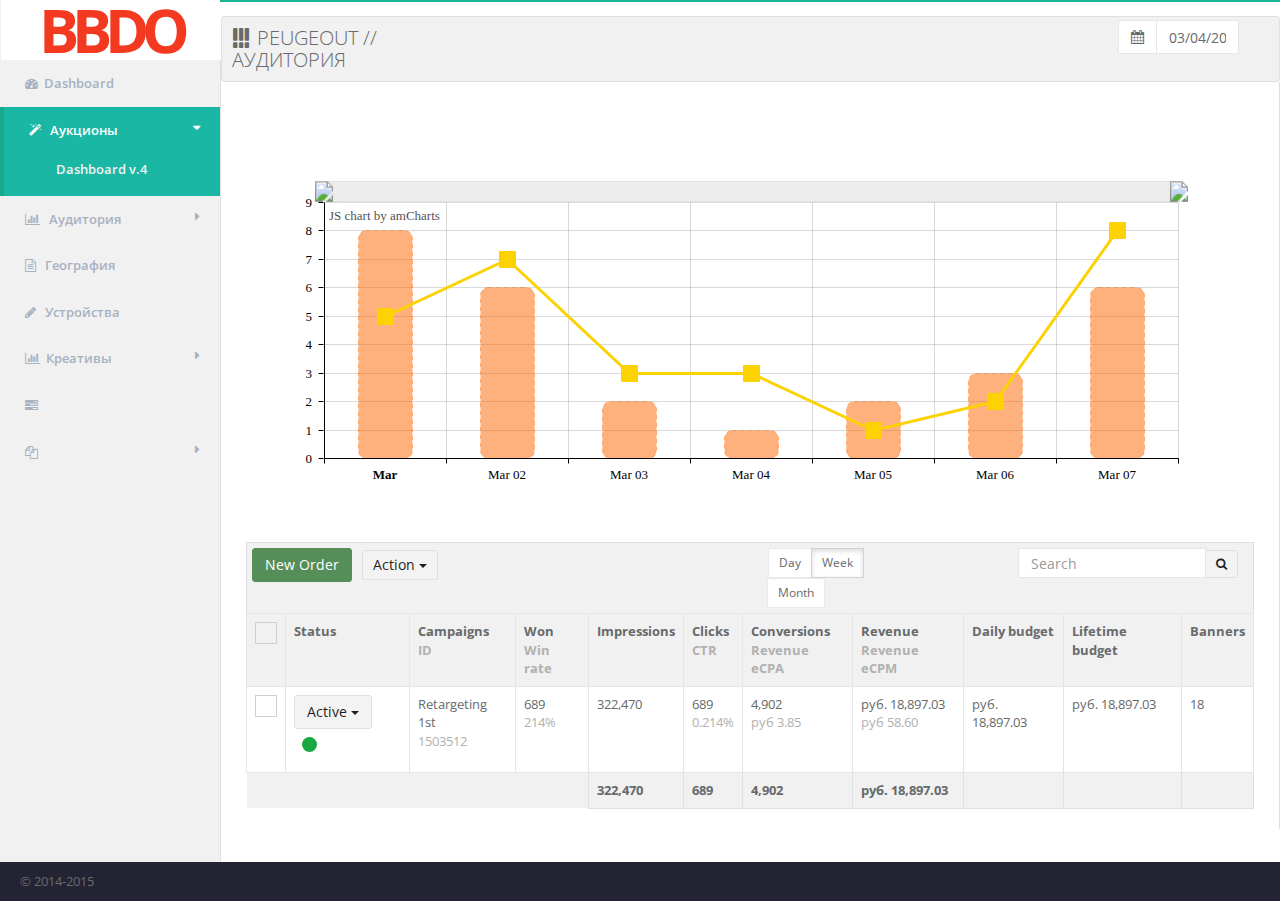
==== commit 3a93328d: "chart" ====
--- a/campainings.html
+++ b/campainings.html
@@ -8,523 +8,168 @@
 <link href="font-awesome/css/font-awesome.css" rel="stylesheet">
 <!-- Morris -->
 <link href="css/plugins/morris/morris-0.4.3.min.css" rel="stylesheet">
+<link href="css/plugins/iCheck/custom.css" rel="stylesheet">
 <link href="css/animate.css" rel="stylesheet">
 <link href="css/style.css" rel="stylesheet">
+<link href="css/zh-style.css" rel="stylesheet">
 </head>
 <body>
 <div id="wrapper">
     <nav class="navbar-default navbar-static-side" role="navigation">
         <div class="sidebar-collapse">
+            <div class="logo-sidebar-holder">
+                <a href="#" class="logo-sidebar">BBDO</a>
+            </div>
             <ul class="nav" id="side-menu">
                 <li>
-                    <a href="layouts.html"><i class="fa fa-tachometer"></i><span class="nav-label">Dashboards</span></a>
+                    <a href="layouts.html"><i class="fa fa-tachometer"></i><span class="nav-label">Dashboard</span></a>
                 </li>
                 <li class="active">
                     <a href="index.html"><i class="fa fa-magic"></i></i> <span class="nav-label">Аукционы</span> <span class="fa arrow"></span></a>
                     <ul class="nav nav-second-level">
-                        <li><a href="index.html">Dashboard v.1</a></li>
-                        <li><a href="dashboard_2.html">Dashboard v.2</a></li>
-                        <li><a href="dashboard_3.html">Dashboard v.3</a></li>
                         <li class="active"><a href="dashboard_4_1.html">Dashboard v.4</a></li>
                     </ul>
                 </li>
                 <li>
                     <a href="#"><i class="fa fa-bar-chart-o"></i> <span class="nav-label">Аудитория</span><span class="fa arrow"></span></a>
                     <ul class="nav nav-second-level">
-                        <li><a href="graph_flot.html">Flot Charts</a></li>
-                        <li><a href="graph_morris.html">Morris.js Charts</a></li>
-                        <li><a href="graph_rickshaw.html">Rickshaw Charts</a></li>
-                        <li><a href="graph_chartjs.html">Chart.js</a></li>
-                        <li><a href="graph_peity.html">Peity Charts</a></li>
                         <li><a href="graph_sparkline.html">Sparkline Charts</a></li>
                     </ul>
                 </li>
                 <li>
-                    <a href="mailbox.html"><i class="fa fa-file-text-o"></i></i> <span class="nav-label">География</span><span class="label label-warning pull-right">16/24</span></a>
-                    <ul class="nav nav-second-level">
-                        <li><a href="mailbox.html">Inbox</a></li>
-                        <li><a href="mail_detail.html">Email view</a></li>
-                        <li><a href="mail_compose.html">Compose email</a></li>
+                    <a href="mailbox.html"><i class="fa fa-file-text-o"></i></i> <span class="nav-label">География</span></a>
+                    <ul class="nav nav-second-level">
                         <li><a href="email_template.html">Email templates</a></li>
                     </ul>
                 </li>
                 <li>
-                    <a href="mailbox.html"><i class="fa fa-pencil"></i> <span class="nav-label">Устройства</span><span class="label label-warning pull-right">16/24</span></a>
-                    <ul class="nav nav-second-level">
-                        <li><a href="mailbox.html">Inbox</a></li>
-                        <li><a href="mail_detail.html">Email view</a></li>
-                        <li><a href="mail_compose.html">Compose email</a></li>
+                    <a href="mailbox.html"><i class="fa fa-pencil"></i> <span class="nav-label">Устройства</span></a>
+                    <ul class="nav nav-second-level">
                         <li><a href="email_template.html">Email templates</a></li>
                     </ul>
                 </li>
                 <li>
                     <a href="#"><i class="fa fa-bar-chart"></i><span class="nav-label">Креативы</span><span class="fa arrow"></span></a>
                     <ul class="nav nav-second-level">
-                        <li><a href="form_basic.html">Basic form</a></li>
-                        <li><a href="form_advanced.html">Advanced Plugins</a></li>
-                        <li><a href="form_wizard.html">Wizard</a></li>
-                        <li><a href="form_file_upload.html">File Upload</a></li>
                         <li><a href="form_editors.html">Text Editor</a></li>
                     </ul>
                 </li>
                 <li>
-                    <a href="#"><i class="fa fa-desktop"></i> <span class="nav-label"> </span>  <span class="pull-right label label-primary">SPECIAL</span></a>
-                    <ul class="nav nav-second-level">
-                        <li><a href="contacts.html">Contacts</a></li>
-                        <li><a href="profile.html">Profile</a></li>
-                        <li><a href="projects.html">Projects</a></li>
-                        <li><a href="project_detail.html">Project detail</a></li>
-                        <li><a href="file_manager.html">File manager</a></li>
-                        <li><a href="calendar.html">Calendar</a></li>
-                        <li><a href="faq.html">FAQ</a></li>
-                        <li><a href="timeline.html">Timeline</a></li>
+                    <a href="#"><i class="fa fa-tasks"></i> <span class="nav-label"></span></a>
+                    <ul class="nav nav-second-level">
                         <li><a href="pin_board.html">Pin board</a></li>
                     </ul>
                 </li>
                 <li>
                     <a href="#"><i class="fa fa-files-o"></i> <span class="nav-label"> </span><span class="fa arrow"></span></a>
                     <ul class="nav nav-second-level">
-                        <li><a href="search_results.html">Search results</a></li>
-                        <li><a href="lockscreen.html">Lockscreen</a></li>
-                        <li><a href="invoice.html">Invoice</a></li>
-                        <li><a href="login.html">Login</a></li>
-                        <li><a href="login_two_columns.html">Login v.2</a></li>
-                        <li><a href="register.html">Register</a></li>
-                        <li><a href="404.html">404 Page</a></li>
-                        <li><a href="500.html">500 Page</a></li>
                         <li><a href="empty_page.html">Empty page</a></li>
                     </ul>
                 </li>
             </ul>
-
         </div>
     </nav>
-
-        <div id="page-wrapper" class="gray-bg">
+    <div id="page-wrapper" class="white-bg">
         <div class="wrapper wrapper-content">
-        <div class="row">
-            <div class="col-md-2">
-                <div class="ibox float-e-margins">
-                    <div class="ibox-title">
-                        <span class="label label-success pull-right">Monthly</span>
-                        <h5>Views</h5>
-                    </div>
-                    <div class="ibox-content">
-                        <h1 class="no-margins">386,200</h1>
-                        <div class="stat-percent font-bold text-success">98% <i class="fa fa-bolt"></i></div>
-                        <small>Total views</small>
-                    </div>
-                </div>
-            </div>
-            <div class="col-md-2">
-                <div class="ibox float-e-margins">
-                    <div class="ibox-title">
-                        <span class="label label-info pull-right">Annual</span>
-                        <h5>Orders</h5>
-                    </div>
-                    <div class="ibox-content">
-                        <h1 class="no-margins">80,800</h1>
-                        <div class="stat-percent font-bold text-info">20% <i class="fa fa-level-up"></i></div>
-                        <small>New orders</small>
-                    </div>
-                </div>
-            </div>
-
-            <div class="col-md-4">
-                <div class="ibox float-e-margins">
-                    <div class="ibox-title">
-                        <span class="label label-primary pull-right">Today</span>
-                        <h5>Vistits</h5>
-                    </div>
-                    <div class="ibox-content">
-
+            <div class="container-fluid">
+                <section class="section-holder">
+                    <header class="section-header">
                         <div class="row">
-                            <div class="col-md-6">
-                                <h1 class="no-margins">$ 406,420</h1>
-                                <div class="font-bold text-navy">44% <i class="fa fa-level-up"></i> <small>Rapid pace</small></div>
-                            </div>
-                            <div class="col-md-6">
-                                <h1 class="no-margins">206,120</h1>
-                                <div class="font-bold text-navy">22% <i class="fa fa-level-up"></i> <small>Slow pace</small></div>
+                            <div class="name-holder pull-left col-xs-12 col-sm-6 col-md-4 col-lg-3">
+                                <h2><i class="fa fa-th-list fa-rotate-270"></i> PEUGEOUT // АУДИТОРИЯ</h2>
+                            </div>
+                            <div class="options-holder col-xs-12 col-sm-6 col-md-8 col-lg-9">
+                                <div class="input-group date pull-right col-lg-2">
+                                    <span class="input-group-addon"><i class="fa fa-calendar"></i></span><input type="text" class="form-control" value="03/04/2014">
+                                </div>
                             </div>
                         </div>
-
-
-                    </div>
-                </div>
-            </div>
-            <div class="col-md-4">
-                <div class="ibox float-e-margins">
-                    <div class="ibox-title">
-                        <h5>Monthly income</h5>
-                        <div class="ibox-tools">
-                            <span class="label label-primary">Updated 12.2015</span>
+                    </header>
+                    <main class="section-body">
+                        <div class="row">
+                            <div class="col-xs-12 col-sm-12 col-md-12 col-lg-12">
+                                <div class="zh-chart-holder">
+                                       <div id="chartdiv" style="width: 100%; height: 400px; " ></div>
+                                </div>
+                            </div>
                         </div>
-                    </div>
-                    <div class="ibox-content no-padding">
-                        <div class="flot-chart m-t-lg" style="height: 55px;">
-                            <div class="flot-chart-content" id="flot-chart1"></div>
+                        <div class="row table-options">
+                            <div class="col-sm-5 m-b-xs col-lg-6">
+                                <div class="row">
+                                    <a onclick="fnClickAddRow();" href="javascript:void(0);" class="btn btn-primary pull-left new-order">New Order</a>
+                                    <button data-toggle="dropdown" class="btn btn-default dropdown-toggle zh-btn-default" aria-expanded="false">Action <span class="caret"></span></button>
+                                </div>
+                            </div>
+                            <div class="col-sm-4 m-b-xs col-lg-2">
+                                <div data-toggle="buttons" class="btn-group">
+                                    <label class="btn btn-sm btn-white"> <input type="radio" id="option1" name="options"> Day </label>
+                                    <label class="btn btn-sm btn-white active"> <input type="radio" id="option2" name="options"> Week </label>
+                                    <label class="btn btn-sm btn-white"> <input type="radio" id="option3" name="options"> Month </label>
+                                </div>
+                            </div>
+                            <div class="col-sm-3 col-lg-3 col-lg-offset-1">
+                                <div class="input-group"><input type="text" placeholder="Search" class="input-sm form-control"> <span class="input-group-btn">
+                                    <button type="button" class="btn btn-sm btn-default zh-btn-default"><i class="fa fa-search"></i></button> </span></div>
+                            </div>
                         </div>
-                    </div>
-
-                </div>
+                        <div class="row">
+                            <table class="table zh-table-1 zh-table-last-row">
+                                <thead>
+                                    <tr>
+                                        <th><form action=""><input type="checkbox" class="i-checks" name="input[]"></form></th>
+                                        <th>Status</th>
+                                        <th>Campaigns<span class="grey-helper">ID</span></th>
+                                        <th>Won<span class="grey-helper">Win rate</span></th>
+                                        <th>Impressions</th>
+                                        <th>Clicks<span class="grey-helper">CTR</span></th>
+                                        <th>Conversions<span class="grey-helper">Revenue eCPA</span></th>
+                                        <th>Revenue<span class="grey-helper">Revenue eCPM</span></th>
+                                        <th>Daily budget</th>
+                                        <th>Lifetime budget</th>
+                                        <th>Banners</th>
+                                    </tr>
+                                </thead>
+                                <tbody>
+                                    <tr>
+                                        <td><form action=""><input type="checkbox" class="i-checks" name="input[]"></form></td>
+                                        <td><button data-toggle="dropdown" class="btn btn-default pull-left zh-btn-default dropdown-toggle" aria-expanded="false">Active <span class="caret"></span></button><i class="status-circle green"></i></td>
+                                        <td>Retargeting 1st<span class="grey-helper">1503512</span></td>
+                                        <td>689<span class="grey-helper">214%</span></td>
+                                        <td>322,470</td>
+                                        <td>689<span class="grey-helper">0.214%</span></td>
+                                        <td>4,902<span class="grey-helper">руб 3.85</span></td>
+                                        <td>руб. 18,897.03<span class="grey-helper">руб 58.60</span></td>
+                                        <td>руб. 18,897.03</td>
+                                        <td>руб. 18,897.03</td>
+                                        <td>18</td>
+                                    </tr>
+                                    <tr>
+                                        <td></td>
+                                        <td></td>
+                                        <td></td>
+                                        <td></td>
+                                        <td class="resulted">322,470</td>
+                                        <td class="resulted">689</td>
+                                        <td class="resulted">4,902</td>
+                                        <td class="resulted">руб. 18,897.03</td>
+                                        <td class="resulted"></td>
+                                        <td class="resulted"></td>
+                                        <td class="resulted"></td>
+                                    </tr>
+                                </tbody>
+                            </table>
+                        </div>
+                    </main>
+                </section>
             </div>
         </div>
-        <div class="row">
-            <div class="col-lg-8">
-                <div class="ibox float-e-margins">
-                    <div class="ibox-content">
-                        <div>
-                                        <span class="pull-right text-right">
-                                        <small>Average value of sales in the past month in: <strong>United states</strong></small>
-                                            <br/>
-                                            All sales: 162,862
-                                        </span>
-                            <h3 class="font-bold no-margins">
-                                Half-year revenue margin
-                            </h3>
-                            <small>Sales marketing.</small>
-                        </div>
-
-                        <div class="m-t-sm">
-
-                            <div class="row">
-                                <div class="col-md-8">
-                                    <div>
-                                        <canvas id="lineChart" height="114"></canvas>
-                                    </div>
-                                </div>
-                                <div class="col-md-4">
-                                    <ul class="stat-list m-t-lg">
-                                        <li>
-                                            <h2 class="no-margins">2,346</h2>
-                                            <small>Total orders in period</small>
-                                            <div class="progress progress-mini">
-                                                <div class="progress-bar" style="width: 48%;"></div>
-                                            </div>
-                                        </li>
-                                        <li>
-                                            <h2 class="no-margins ">4,422</h2>
-                                            <small>Orders in last month</small>
-                                            <div class="progress progress-mini">
-                                                <div class="progress-bar" style="width: 60%;"></div>
-                                            </div>
-                                        </li>
-                                    </ul>
-                                </div>
-                            </div>
-
-                        </div>
-
-                        <div class="m-t-md">
-                            <small class="pull-right">
-                                <i class="fa fa-clock-o"> </i>
-                                Update on 16.07.2015
-                            </small>
-                            <small>
-                                <strong>Analysis of sales:</strong> The value has been changed over time, and last month reached a level over $50,000.
-                            </small>
-                        </div>
-
-                    </div>
-                </div>
-            </div>
-            <div class="col-lg-4">
-                <div class="ibox float-e-margins">
-                    <div class="ibox-title">
-                        <span class="label label-warning pull-right">Data has changed</span>
-                        <h5>User activity</h5>
-                    </div>
-                    <div class="ibox-content">
-                        <div class="row">
-                            <div class="col-xs-4">
-                                <small class="stats-label">Pages / Visit</small>
-                                <h4>236 321.80</h4>
-                            </div>
-
-                            <div class="col-xs-4">
-                                <small class="stats-label">% New Visits</small>
-                                <h4>46.11%</h4>
-                            </div>
-                            <div class="col-xs-4">
-                                <small class="stats-label">Last week</small>
-                                <h4>432.021</h4>
-                            </div>
-                        </div>
-                    </div>
-                    <div class="ibox-content">
-                        <div class="row">
-                            <div class="col-xs-4">
-                                <small class="stats-label">Pages / Visit</small>
-                                <h4>643 321.10</h4>
-                            </div>
-
-                            <div class="col-xs-4">
-                                <small class="stats-label">% New Visits</small>
-                                <h4>92.43%</h4>
-                            </div>
-                            <div class="col-xs-4">
-                                <small class="stats-label">Last week</small>
-                                <h4>564.554</h4>
-                            </div>
-                        </div>
-                    </div>
-                    <div class="ibox-content">
-                        <div class="row">
-                            <div class="col-xs-4">
-                                <small class="stats-label">Pages / Visit</small>
-                                <h4>436 547.20</h4>
-                            </div>
-
-                            <div class="col-xs-4">
-                                <small class="stats-label">% New Visits</small>
-                                <h4>150.23%</h4>
-                            </div>
-                            <div class="col-xs-4">
-                                <small class="stats-label">Last week</small>
-                                <h4>124.990</h4>
-                            </div>
-                        </div>
-                    </div>
-                </div>
-            </div>
-
-        </div>
-
-        <div class="row">
-
-        <div class="col-lg-12">
-        <div class="ibox float-e-margins">
-        <div class="ibox-title">
-            <h5>Custom responsive table </h5>
-            <div class="ibox-tools">
-                <a class="collapse-link">
-                    <i class="fa fa-chevron-up"></i>
-                </a>
-                <a class="dropdown-toggle" data-toggle="dropdown" href="#">
-                    <i class="fa fa-wrench"></i>
-                </a>
-                <ul class="dropdown-menu dropdown-user">
-                    <li><a href="#">Config option 1</a>
-                    </li>
-                    <li><a href="#">Config option 2</a>
-                    </li>
-                </ul>
-                <a class="close-link">
-                    <i class="fa fa-times"></i>
-                </a>
-            </div>
-        </div>
-        <div class="ibox-content">
-            <div class="row">
-                <div class="col-sm-9 m-b-xs">
-                    <div data-toggle="buttons" class="btn-group">
-                        <label class="btn btn-sm btn-white"> <input type="radio" id="option1" name="options"> Day </label>
-                        <label class="btn btn-sm btn-white active"> <input type="radio" id="option2" name="options"> Week </label>
-                        <label class="btn btn-sm btn-white"> <input type="radio" id="option3" name="options"> Month </label>
-                    </div>
-                </div>
-                <div class="col-sm-3">
-                    <div class="input-group"><input type="text" placeholder="Search" class="input-sm form-control"> <span class="input-group-btn">
-                                        <button type="button" class="btn btn-sm btn-primary"> Go!</button> </span></div>
-                </div>
-            </div>
-            <div class="table-responsive">
-                <table class="table table-striped">
-                    <thead>
-                    <tr>
-
-                        <th>#</th>
-                        <th>Project </th>
-                        <th>Name </th>
-                        <th>Phone </th>
-                        <th>Company </th>
-                        <th>Completed </th>
-                        <th>Task</th>
-                        <th>Date</th>
-                        <th>Action</th>
-                    </tr>
-                    </thead>
-                    <tbody>
-                    <tr>
-                        <td>1</td>
-                        <td>Project <small>This is example of project</small></td>
-                        <td>Patrick Smith</td>
-                        <td>0800 051213</td>
-                        <td>Inceptos Hymenaeos Ltd</td>
-                        <td><span class="pie">0.52/1.561</span></td>
-                        <td>20%</td>
-                        <td>Jul 14, 2013</td>
-                        <td><a href="#"><i class="fa fa-check text-navy"></i></a></td>
-                    </tr>
-                    <tr>
-                        <td>2</td>
-                        <td>Alpha project</td>
-                        <td>Alice Jackson</td>
-                        <td>0500 780909</td>
-                        <td>Nec Euismod In Company</td>
-                        <td><span class="pie">6,9</span></td>
-                        <td>40%</td>
-                        <td>Jul 16, 2013</td>
-                        <td><a href="#"><i class="fa fa-check text-navy"></i></a></td>
-                    </tr>
-                    <tr>
-                        <td>3</td>
-                        <td>Betha project</td>
-                        <td>John Smith</td>
-                        <td>0800 1111</td>
-                        <td>Erat Volutpat</td>
-                        <td><span class="pie">3,1</span></td>
-                        <td>75%</td>
-                        <td>Jul 18, 2013</td>
-                        <td><a href="#"><i class="fa fa-check text-navy"></i></a></td>
-                    </tr>
-                    <tr>
-                        <td>4</td>
-                        <td>Gamma project</td>
-                        <td>Anna Jordan</td>
-                        <td>(016977) 0648</td>
-                        <td>Tellus Ltd</td>
-                        <td><span class="pie">4,9</span></td>
-                        <td>18%</td>
-                        <td>Jul 22, 2013</td>
-                        <td><a href="#"><i class="fa fa-check text-navy"></i></a></td>
-                    </tr>
-                    <tr>
-                        <td>2</td>
-                        <td>Alpha project</td>
-                        <td>Alice Jackson</td>
-                        <td>0500 780909</td>
-                        <td>Nec Euismod In Company</td>
-                        <td><span class="pie">6,9</span></td>
-                        <td>40%</td>
-                        <td>Jul 16, 2013</td>
-                        <td><a href="#"><i class="fa fa-check text-navy"></i></a></td>
-                    </tr>
-                    <tr>
-                        <td>1</td>
-                        <td>Project <small>This is example of project</small></td>
-                        <td>Patrick Smith</td>
-                        <td>0800 051213</td>
-                        <td>Inceptos Hymenaeos Ltd</td>
-                        <td><span class="pie">0.52/1.561</span></td>
-                        <td>20%</td>
-                        <td>Jul 14, 2013</td>
-                        <td><a href="#"><i class="fa fa-check text-navy"></i></a></td>
-                    </tr>
-                    <tr>
-                        <td>4</td>
-                        <td>Gamma project</td>
-                        <td>Anna Jordan</td>
-                        <td>(016977) 0648</td>
-                        <td>Tellus Ltd</td>
-                        <td><span class="pie">4,9</span></td>
-                        <td>18%</td>
-                        <td>Jul 22, 2013</td>
-                        <td><a href="#"><i class="fa fa-check text-navy"></i></a></td>
-                    </tr>
-                    <tr>
-                        <td>1</td>
-                        <td>Project <small>This is example of project</small></td>
-                        <td>Patrick Smith</td>
-                        <td>0800 051213</td>
-                        <td>Inceptos Hymenaeos Ltd</td>
-                        <td><span class="pie">0.52/1.561</span></td>
-                        <td>20%</td>
-                        <td>Jul 14, 2013</td>
-                        <td><a href="#"><i class="fa fa-check text-navy"></i></a></td>
-                    </tr>
-                    <tr>
-                        <td>2</td>
-                        <td>Alpha project</td>
-                        <td>Alice Jackson</td>
-                        <td>0500 780909</td>
-                        <td>Nec Euismod In Company</td>
-                        <td><span class="pie">6,9</span></td>
-                        <td>40%</td>
-                        <td>Jul 16, 2013</td>
-                        <td><a href="#"><i class="fa fa-check text-navy"></i></a></td>
-                    </tr>
-                    <tr>
-                        <td>3</td>
-                        <td>Betha project</td>
-                        <td>John Smith</td>
-                        <td>0800 1111</td>
-                        <td>Erat Volutpat</td>
-                        <td><span class="pie">3,1</span></td>
-                        <td>75%</td>
-                        <td>Jul 18, 2013</td>
-                        <td><a href="#"><i class="fa fa-check text-navy"></i></a></td>
-                    </tr>
-                    <tr>
-                        <td>4</td>
-                        <td>Gamma project</td>
-                        <td>Anna Jordan</td>
-                        <td>(016977) 0648</td>
-                        <td>Tellus Ltd</td>
-                        <td><span class="pie">4,9</span></td>
-                        <td>18%</td>
-                        <td>Jul 22, 2013</td>
-                        <td><a href="#"><i class="fa fa-check text-navy"></i></a></td>
-                    </tr>
-                    <tr>
-                        <td>2</td>
-                        <td>Alpha project</td>
-                        <td>Alice Jackson</td>
-                        <td>0500 780909</td>
-                        <td>Nec Euismod In Company</td>
-                        <td><span class="pie">6,9</span></td>
-                        <td>40%</td>
-                        <td>Jul 16, 2013</td>
-                        <td><a href="#"><i class="fa fa-check text-navy"></i></a></td>
-                    </tr>
-                    <tr>
-                        <td>1</td>
-                        <td>Project <small>This is example of project</small></td>
-                        <td>Patrick Smith</td>
-                        <td>0800 051213</td>
-                        <td>Inceptos Hymenaeos Ltd</td>
-                        <td><span class="pie">0.52/1.561</span></td>
-                        <td>20%</td>
-                        <td>Jul 14, 2013</td>
-                        <td><a href="#"><i class="fa fa-check text-navy"></i></a></td>
-                    </tr>
-                    <tr>
-                        <td>4</td>
-                        <td>Gamma project</td>
-                        <td>Anna Jordan</td>
-                        <td>(016977) 0648</td>
-                        <td>Tellus Ltd</td>
-                        <td><span class="pie">4,9</span></td>
-                        <td>18%</td>
-                        <td>Jul 22, 2013</td>
-                        <td><a href="#"><i class="fa fa-check text-navy"></i></a></td>
-                    </tr>
-                    </tbody>
-                </table>
-            </div>
-
-        </div>
-        </div>
-        </div>
-
-        </div>
-
-
-        </div>
-
-
-        <div class="footer">
-            <div class="pull-right">
-                10GB of <strong>250GB</strong> Free.
-            </div>
-            <div>
-                <strong>Copyright</strong> Example Company &copy; 2014-2015
-            </div>
-        </div>
-
-        </div>
     </div>
+</div>
+<div class="footer">
+    <div class="copyright-holder">
+        &copy; 2014-2015
+    </div>
+</div>
 
     <!-- Mainly scripts -->
     <script src="js/jquery-2.1.1.js"></script>
@@ -535,11 +180,10 @@
     <!-- Flot -->
     <script src="js/plugins/flot/jquery.flot.js"></script>
     <script src="js/plugins/flot/jquery.flot.tooltip.min.js"></script>
-    <script src="js/plugins/flot/jquery.flot.spline.js"></script>
     <script src="js/plugins/flot/jquery.flot.resize.js"></script>
     <script src="js/plugins/flot/jquery.flot.pie.js"></script>
-    <script src="js/plugins/flot/jquery.flot.symbol.js"></script>
-    <script src="js/plugins/flot/curvedLines.js"></script>
+    <script src="js/plugins/flot/jquery.flot.time.js"></script>
+
 
     <!-- Peity -->
     <script src="js/plugins/peity/jquery.peity.min.js"></script>
@@ -548,6 +192,8 @@
     <!-- Custom and plugin javascript -->
     <script src="js/inspinia.js"></script>
     <script src="js/plugins/pace/pace.min.js"></script>
+    <!-- iCheck -->
+    <script src="js/plugins/iCheck/icheck.min.js"></script>
 
     <!-- jQuery UI -->
     <script src="js/plugins/jquery-ui/jquery-ui.min.js"></script>
@@ -556,101 +202,186 @@
     <script src="js/plugins/jvectormap/jquery-jvectormap-1.2.2.min.js"></script>
     <script src="js/plugins/jvectormap/jquery-jvectormap-world-mill-en.js"></script>
 
+    <!-- EayPIE -->
+    <script src="js/plugins/easypiechart/jquery.easypiechart.js"></script>
+
     <!-- Sparkline -->
     <script src="js/plugins/sparkline/jquery.sparkline.min.js"></script>
 
     <!-- Sparkline demo data  -->
     <script src="js/demo/sparkline-demo.js"></script>
-
-    <!-- ChartJS-->
-    <script src="js/plugins/chartJs/Chart.min.js"></script>
-
+    <script src="js/amcharts/amcharts.js"></script>
+    <script src="js/amcharts/serial.js"></script>
+    
     <script>
         $(document).ready(function() {
-
-
-            var d1 = [[1262304000000, 6], [1264982400000, 3057], [1267401600000, 20434], [1270080000000, 31982], [1272672000000, 26602], [1275350400000, 27826], [1277942400000, 24302], [1280620800000, 24237], [1283299200000, 21004], [1285891200000, 12144], [1288569600000, 10577], [1291161600000, 10295]];
-            var d2 = [[1262304000000, 5], [1264982400000, 200], [1267401600000, 1605], [1270080000000, 6129], [1272672000000, 11643], [1275350400000, 19055], [1277942400000, 30062], [1280620800000, 39197], [1283299200000, 37000], [1285891200000, 27000], [1288569600000, 21000], [1291161600000, 17000]];
-
-            var data1 = [
-                { label: "Data 1", data: d1, color: '#17a084'},
-                { label: "Data 2", data: d2, color: '#127e68' }
-            ];
-            $.plot($("#flot-chart1"), data1, {
-                xaxis: {
-                    tickDecimals: 0
+            AmCharts.makeChart("chartdiv",
+                {
+                    "type": "serial",
+                    "pathToImages": "http://cdn.amcharts.com/lib/3/images/",
+                    "categoryField": "date",
+                    "dataDateFormat": "YYYY-MM-DD",
+                    "autoMarginOffset": 40,
+                    "marginRight": 60,
+                    "marginTop": 60,
+                    "fontSize": 13,
+                    "theme": "default",
+                    "categoryAxis": {
+                        "parseDates": true
+                    },
+                    "chartCursor": {},
+                    "chartScrollbar": {},
+                    "trendLines": [],
+                    "graphs": [
+                        {
+                            "columnWidth": 0.44,
+                            "cornerRadiusTop": 8,
+                            "dashLength": 4,
+                            "fillAlphas": 0.51,
+                            "id": "AmGraph-1",
+                            "lineAlpha": 0.44,
+                            "title": "graph 1",
+                            "type": "column",
+                            "valueField": "column-1"
+                        },
+                        {
+                            "bullet": "square",
+                            "bulletBorderAlpha": 1,
+                            "bulletBorderThickness": 1,
+                            "bulletSize": 16,
+                            "id": "AmGraph-2",
+                            "lineThickness": 3,
+                            "title": "graph 2",
+                            "valueField": "column-2"
+                        }
+                    ],
+                    "guides": [],
+                    "valueAxes": [
+                        {
+                            "id": "ValueAxis-1",
+                            "title": ""
+                        }
+                    ],
+                    "allLabels": [],
+                    "balloon": {},
+                    "titles": [],
+                    "dataProvider": [
+                        {
+                            "date": "2014-03-01",
+                            "column-1": 8,
+                            "column-2": 5
+                        },
+                        {
+                            "date": "2014-03-02",
+                            "column-1": 6,
+                            "column-2": 7
+                        },
+                        {
+                            "date": "2014-03-03",
+                            "column-1": 2,
+                            "column-2": 3
+                        },
+                        {
+                            "date": "2014-03-04",
+                            "column-1": 1,
+                            "column-2": 3
+                        },
+                        {
+                            "date": "2014-03-05",
+                            "column-1": 2,
+                            "column-2": 1
+                        },
+                        {
+                            "date": "2014-03-06",
+                            "column-1": 3,
+                            "column-2": 2
+                        },
+                        {
+                            "date": "2014-03-07",
+                            "column-1": 6,
+                            "column-2": 8
+                        }
+                    ]
+                }
+            );
+            $('.i-checks').iCheck({
+                checkboxClass: 'icheckbox_square-green',
+                radioClass: 'iradio_square-green',
+            });
+
+            var mapData = {
+                "US": 298,
+                "SA": 200,
+                "DE": 220,
+                "FR": 540,
+                "CN": 120,
+                "AU": 760,
+                "BR": 550,
+                "IN": 200,
+                "GB": 120,
+            };
+
+            $('#world-map').vectorMap({
+                map: 'world_mill_en',
+                backgroundColor: "transparent",
+                regionStyle: {
+                    initial: {
+                        fill: '#e4e4e4',
+                        "fill-opacity": 0.9,
+                        stroke: 'none',
+                        "stroke-width": 0,
+                        "stroke-opacity": 0
+                    }
                 },
+
                 series: {
-                    lines: {
-                        show: true,
-                        fill: true,
-                        fillColor: {
-                            colors: [{
-                                opacity: 1
-                            }, {
-                                opacity: 1
-                            }]
-                        },
-                    },
-                    points: {
-                        width: 0.1,
-                        show: false
-                    },
+                    regions: [{
+                        values: mapData,
+                        scale: ["#1ab394", "#22d6b1"],
+                        normalizeFunction: 'polynomial'
+                    }]
+                },
+            });
+        });
+        $(function() {
+
+            var data = [{
+                label: "Sales 1",
+                data: 21,
+                color: "#d3d3d3",
+            }, {
+                label: "Sales 2",
+                data: 3,
+                color: "#bababa",
+            }, {
+                label: "Sales 3",
+                data: 15,
+                color: "#79d2c0",
+            }, {
+                label: "Sales 4",
+                data: 52,
+                color: "#1ab394",
+            }];
+
+            var plotObj = $.plot($("#flot-pie-chart"), data, {
+                series: {
+                    pie: {
+                        show: true
+                    }
                 },
                 grid: {
-                    show: false,
-                    borderWidth: 0
+                    hoverable: true
                 },
-                legend: {
-                    show: false,
+                tooltip: true,
+                tooltipOpts: {
+                    content: "%p.0%, %s", // show percentages, rounding to 2 decimal places
+                    shifts: {
+                        x: 20,
+                        y: 0
+                    },
+                    defaultTheme: false
                 }
             });
-
-            var lineData = {
-                labels: ["January", "February", "March", "April", "May", "June", "July"],
-                datasets: [
-                    {
-                        label: "Example dataset",
-                        fillColor: "rgba(220,220,220,0.5)",
-                        strokeColor: "rgba(220,220,220,1)",
-                        pointColor: "rgba(220,220,220,1)",
-                        pointStrokeColor: "#fff",
-                        pointHighlightFill: "#fff",
-                        pointHighlightStroke: "rgba(220,220,220,1)",
-                        data: [65, 59, 40, 51, 36, 25, 40]
-                    },
-                    {
-                        label: "Example dataset",
-                        fillColor: "rgba(26,179,148,0.5)",
-                        strokeColor: "rgba(26,179,148,0.7)",
-                        pointColor: "rgba(26,179,148,1)",
-                        pointStrokeColor: "#fff",
-                        pointHighlightFill: "#fff",
-                        pointHighlightStroke: "rgba(26,179,148,1)",
-                        data: [48, 48, 60, 39, 56, 37, 30]
-                    }
-                ]
-            };
-
-            var lineOptions = {
-                scaleShowGridLines: true,
-                scaleGridLineColor: "rgba(0,0,0,.05)",
-                scaleGridLineWidth: 1,
-                bezierCurve: true,
-                bezierCurveTension: 0.4,
-                pointDot: true,
-                pointDotRadius: 4,
-                pointDotStrokeWidth: 1,
-                pointHitDetectionRadius: 20,
-                datasetStroke: true,
-                datasetStrokeWidth: 2,
-                datasetFill: true,
-                responsive: true,
-            };
-
-
-            var ctx = document.getElementById("lineChart").getContext("2d");
-            var myNewChart = new Chart(ctx).Line(lineData, lineOptions);
 
         });
     </script>
--- a/css/plugins/iCheck/custom.css
+++ b/css/plugins/iCheck/custom.css
@@ -0,0 +1,59 @@
+/* iCheck plugin Square skin, green
+----------------------------------- */
+.icheckbox_square-green,
+.iradio_square-green {
+    display: inline-block;
+    *display: inline;
+    vertical-align: middle;
+    margin: 0;
+    padding: 0;
+    width: 22px;
+    height: 22px;
+    background: url(green.png) no-repeat;
+    border: none;
+    cursor: pointer;
+}
+
+.icheckbox_square-green {
+    background-position: 0 0;
+}
+.icheckbox_square-green.hover {
+    background-position: -24px 0;
+}
+.icheckbox_square-green.checked {
+    background-position: -48px 0;
+}
+.icheckbox_square-green.disabled {
+    background-position: -72px 0;
+    cursor: default;
+}
+.icheckbox_square-green.checked.disabled {
+    background-position: -96px 0;
+}
+
+.iradio_square-green {
+    background-position: -120px 0;
+}
+.iradio_square-green.hover {
+    background-position: -144px 0;
+}
+.iradio_square-green.checked {
+    background-position: -168px 0;
+}
+.iradio_square-green.disabled {
+    background-position: -192px 0;
+    cursor: default;
+}
+.iradio_square-green.checked.disabled {
+    background-position: -216px 0;
+}
+
+/* HiDPI support */
+@media (-o-min-device-pixel-ratio: 5/4), (-webkit-min-device-pixel-ratio: 1.25), (min-resolution: 120dpi) {
+    .icheckbox_square-green,
+    .iradio_square-green {
+        background-image: url(green@2x.png);
+        -webkit-background-size: 240px 24px;
+        background-size: 240px 24px;
+    }
+}--- a/css/zh-style.css
+++ b/css/zh-style.css
@@ -0,0 +1,232 @@
+/*От гео карт, добавляет высоту, начинает все дергаться, если будет проблема с свгшной картой
+ то смело стирайте это правило, но есть вероятность что сново будет дергаться все*/
+.jvectormap-label
+{
+	/*Импортант для того чтобы перебить атрибут*/
+	display: none !important;
+}
+.footer
+{
+	margin-top: -38px;
+	position: relative;
+	z-index: 999;
+	background: #242333;
+	border: 0;
+}
+#page-wrapper
+{
+	min-height: 100%;
+	padding-bottom: 39px;
+}
+html, body
+{
+	height: 100%;
+	min-height: 100%;
+}
+body
+{
+	height: 100%;
+	background: #f1f1f1;
+}
+.logo-sidebar-holder
+{
+	text-align: center;
+	background: #fff;
+	line-height: 1;
+	position: relative;
+	right: -1px;
+	border-right: 1px solid #fff;
+}
+.logo-sidebar
+{
+	color: #F33920;
+	text-transform: uppercase;
+	font-weight: bold;
+	font-size: 6rem;
+	letter-spacing: -7px;
+}
+.logo-sidebar:hover
+{
+	color: #F93920;
+}
+.navbar-default .nav > li > a:hover, .navbar-default .nav > li > a:focus
+{
+	background-color: #1AB7A4;
+	color: #f1f1f1;
+}
+.nav.nav-second-level.collapse.in li>a
+{
+	color: #f1f1f1;
+}
+.nav > li.active
+{
+	background-color: #1AB7A4; 
+}
+.nav > li > a:hover
+{
+	color: #f1f1f1;
+}
+.nav > li > a > .fa.arrow:before
+{
+	content: "\f0da";
+}
+.nav > li.active > a > .fa.arrow:before
+{
+	content: "\f0d7";
+}
+#page-wrapper
+{
+	border-left: 1px solid #E0E0E0;
+}
+#wrapper
+{
+	height: 100%;
+}
+.white-bg
+{
+	background: #fff;
+}
+table.zh-table-1 span.grey-helper
+{
+	display: block;
+}
+table.zh-table-1>thead
+{
+	background-color: #F1F1F1;
+}	table.zh-table-1>thead:first-child>tr:first-child>th
+	{
+		border: 1px solid #E5E5E5;		
+	}
+	table.zh-table-1>tbody>tr>
+	{
+		background-color: #fff;
+	}	table.zh-table-1>tbody>tr>td
+		{
+			border: 1px solid #E5E5E5;		
+		}
+
+
+span.grey-helper
+{
+	display: block;
+	color: #B1B1AF;
+}
+.square-city
+{
+	display: inline-block;
+	width: 10px;
+	height: 10px;
+	margin-left: .5rem;
+	margin-right: .5rem;
+	background-color: transparent;
+}
+.square-city.square-blue		{background-color: #28829D;}
+.square-city.square-green		{background-color: #57A83F;}
+.square-city.square-brown		{background-color: #CB6139;}
+.square-city.square-yellow		{background-color: #E8E935;}
+.square-city.square-seablue		{background-color: #42BFC5;}
+.square-city.square-lime		{background-color: #80D989;}
+.square-city.square-orange		{background-color: #E0A273;}
+.square-city.square-lemon		{background-color: #F5F287;}
+.square-city.square-lightblue	{background-color: #7BEEC7;}
+.square-city.square-grey		{background-color: #BFD9E8;}
+
+header.section-header
+{
+	background-color: #f1f1f1;
+	border: 1px solid #E0E0E0;
+	border-radius: 3px;
+	/*Начинаем убивать bootstrap*/
+	padding-left: 40px;
+	padding-right: 40px;
+	margin-left: -40px;
+	margin-right: -40px;
+	margin-top: -4px;
+}
+.section-header h2
+{
+	/*И даже здесь делаем ужасные вещи с бутстрапом*/
+	margin-left: -30px;
+	margin-top: 10px;
+	font-size: 2rem;
+}
+.section-header h2 i
+{
+	font-size: 2rem;
+}
+main.section-body
+{
+	/*Продолжаем убивать бутстрап*/
+	margin-right: -40px;
+	padding-right: 40px;
+	border-right: 1px solid #E0E0E0;
+}
+.zh-chart-holder
+{
+	padding-top: 40px;
+	padding-bottom: 20px;
+}
+.options-holder
+{
+	padding-top: 3px;
+}
+.table-options
+{
+	background-color: #f1f1f1;
+	border: 1px solid #e0e0e0;
+	padding-top: 5px;
+	padding-left: 5px;
+	border-bottom: 0;
+}
+.table-options .btn-default
+{
+	margin-top: 2px;
+	margin-left: 1rem;
+	padding: 4px 10px;
+} 
+.new-order
+{
+	border-color: #558E59;
+	background-color: #558E59; 
+}
+table.zh-table-1>thead>tr>th:first-child form
+{
+	width: 22px;
+	margin: 0 auto;
+}
+table.zh-table-1>tbody>tr>td:first-child form
+{
+	width: 22px;
+	margin: 0 auto;
+}
+.status-circle
+{
+	width: 1.5rem;
+	display: inline-block;
+	height: 1.5rem;
+	margin: .8rem;
+	border-radius: 50%;
+}
+.status-circle.green
+{
+	background-color: #17A841;
+}
+.zh-btn-default
+{
+	border-color: #e0e0e0;
+	background-color: #F3F3F3;
+	color: #1F1F1F;
+}
+.zh-table-last-row>tbody>tr:last-child
+{
+	background-color: #F1F1F1;
+}
+.zh-table-last-row>tbody>tr:last-child td
+{
+	border: 0;
+	font-weight: bold;
+}
+.zh-table-last-row>tbody>tr:last-child td.resulted
+{
+	border: 1px solid #e0e0e0;
+}